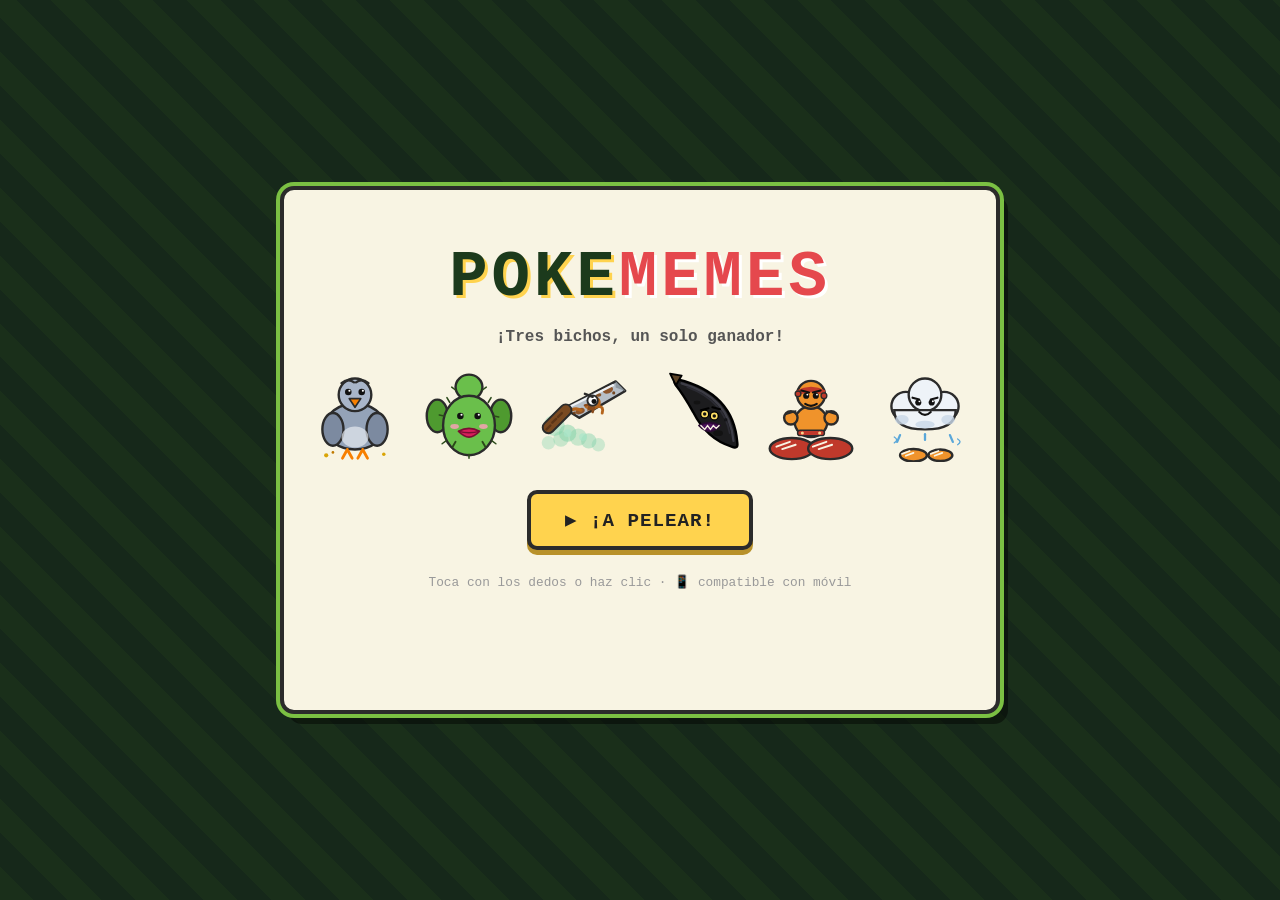
==== juego.html @ 47ac47a4 "Nuevo monstruo: Jelly Fit (tipo agua), nube cuajada con patitas" ====
<!DOCTYPE html>
<html lang="es">
<head>
  <meta charset="UTF-8">
  <meta name="viewport" content="width=device-width, initial-scale=1.0, maximum-scale=1.0, user-scalable=no">
  <title>Pokememes — ¡A pelear!</title>
  <style>
:root {
  --verde-oscuro: #1c3a1c;
  --verde: #2d5a27;
  --verde-claro: #7bc043;
  --crema: #f8f4e3;
  --gris-batalla: #dfe6d5;
  --amarillo: #ffd34e;
  --rojo: #e5484d;
  --morado: #8b5cf6;
  --azul-agua: #4a90d9;
  --borde: 4px solid #2b2b2b;
  font-size: 16px;
}

* { box-sizing: border-box; margin: 0; padding: 0; }

body, button {
  touch-action: manipulation;
  -webkit-tap-highlight-color: transparent;
}

.tocado { transform: scale(.95); filter: brightness(.85); }
.btn-ataque.tocado { transform: scale(.92); }

body {
  font-family: "Courier New", ui-monospace, monospace;
  background: repeating-linear-gradient(45deg, #1a2f1a, #1a2f1a 24px, #16281a 24px, #16281a 48px);
  min-height: 100vh;
  display: flex;
  align-items: center;
  justify-content: center;
  color: #222;
  padding: 12px;
}

#juego {
  width: min(720px, 100%);
  background: var(--crema);
  border: var(--borde);
  border-radius: 14px;
  box-shadow: 0 0 0 4px var(--verde-claro), 8px 10px 0 rgba(0,0,0,.45);
  overflow: hidden;
}

.pantalla { display: none; padding: 28px 22px; min-height: 520px; }
.pantalla.activa { display: block; animation: aparecer .35s ease; }

@keyframes aparecer { from { opacity: 0; transform: translateY(10px); } to { opacity: 1; } }

h1.logo {
  text-align: center;
  font-size: clamp(2.6rem, 9vw, 4rem);
  letter-spacing: 4px;
  color: var(--verde-oscuro);
  text-shadow: 3px 3px 0 var(--amarillo);
  margin-top: 24px;
}
h1.logo span { color: var(--rojo); text-shadow: 3px 3px 0 #fff; }

.subtitulo { text-align: center; margin: 14px 0 20px; color: #555; font-weight: bold; }

.fila-sprites { display: flex; justify-content: center; gap: 18px; margin-bottom: 28px; }
.sprite-mini { width: 96px; height: 96px; }
.sprite-mini svg { width: 100%; height: 100%; }
.sprite-mini.grande { width: 150px; height: 150px; margin: 0 auto; animation: flotar 2s ease-in-out infinite; }

.nota { text-align: center; color: #999; font-size: .8rem; margin-top: 24px; }

.btn-grande {
  display: block;
  margin: 0 auto;
  font-family: inherit;
  font-size: 1.2rem;
  font-weight: bold;
  padding: 14px 34px;
  border: var(--borde);
  border-radius: 10px;
  background: var(--amarillo);
  color: #222;
  cursor: pointer;
  box-shadow: 0 5px 0 #b8912a;
  transition: transform .08s, box-shadow .08s;
  letter-spacing: 1px;
}
.btn-grande:hover { transform: translateY(2px); box-shadow: 0 3px 0 #b8912a; }
.btn-grande:active { transform: translateY(5px); box-shadow: none; filter: brightness(.9); }
.btn-grande.secundario { background: var(--crema); box-shadow: 0 5px 0 #b9b39a; }
.btn-grande.secundario:hover { box-shadow: 0 3px 0 #b9b39a; }

#pantalla-elegir h2, #pantalla-final h2 { text-align: center; color: var(--verde-oscuro); margin-bottom: 18px; }

.tarjetas { display: flex; gap: 14px; justify-content: center; flex-wrap: wrap; }

.tarjeta {
  width: 200px;
  background: #fff;
  border: var(--borde);
  border-radius: 12px;
  padding: 14px 12px 0;
  cursor: pointer;
  text-align: center;
  transition: transform .12s, box-shadow .12s;
  box-shadow: 0 4px 0 rgba(0,0,0,.18);
}
.tarjeta:hover { transform: translateY(-6px) rotate(-1deg); box-shadow: 0 10px 0 rgba(0,0,0,.18); }
.tarjeta:active { transform: translateY(2px) scale(.97); filter: brightness(.9); }
.tarjeta .sprite-mini { margin: 0 auto; animation: flotar 2.4s ease-in-out infinite; }
.tarjeta .sprite-mini:nth-child(2) { animation-delay: .4s; }

.nombre-m { font-size: 1.05rem; font-weight: bold; color: var(--verde-oscuro); margin-top: 6px; }
.tipo-m {
  display: inline-block;
  font-size: .7rem;
  font-weight: bold;
  color: #fff;
  padding: 2px 10px;
  border-radius: 20px;
  margin: 6px 0 4px;
  border: 2px solid #222;
}
.tipo-volador { background: var(--azul-agua); }
.tipo-planta { background: var(--verde-claro); color: #1c3a1c; }
.tipo-metal { background: #9aa2ad; color: #222; }
.tipo-veneno { background: #6a2d7a; }
.tipo-lucha { background: var(--rojo); }
.tipo-agua { background: var(--azul-agua); }
.descripcion-m { font-size: .74rem; color: #666; line-height: 1.35; min-height: 52px; padding-bottom: 4px; }
.stats-m { border-top: 2px dashed #ccc; padding: 8px 0; text-align: left; }
.stats-m p { font-size: .7rem; margin: 3px 0; display: flex; justify-content: space-between; color: #444; }
.stats-m p strong { width: 34px; }
.mini-barra { flex: 1; height: 8px; background: #e6e2d2; border: 1px solid #999; border-radius: 6px; margin-left: 8px; overflow: hidden; }
.mini-barra i { display: block; height: 100%; background: var(--verde-claro); }
.eliminar-txt { font-size: .7rem; color: #999; padding: 6px 0 10px; display: none; }

.arena {
  position: relative;
  background: linear-gradient(180deg, var(--gris-batalla) 0 62%, #cdd8ba 62% 100%);
  border: var(--borde);
  border-radius: 12px;
  height: 320px;
  margin-bottom: 14px;
  overflow: hidden;
}

.lado.rival { position: absolute; top: 18px; left: 24px; width: 230px; }
.lado.jugador { position: absolute; bottom: 10px; right: 20px; width: 260px; }

.estado {
  background: #fff;
  border: 3px solid #2b2b2b;
  border-radius: 10px;
  padding: 8px 10px;
  position: relative;
  z-index: 5;
  box-shadow: 0 3px 0 rgba(0,0,0,.2);
}
.platforma { display: flex; align-items: flex-end; justify-content: flex-end; height: 178px; }
.lado.rival .platforma { justify-content: flex-end; padding-right: 10px; }
.lado.jugador .platforma { justify-content: flex-start; padding-left: 6px; }
.sombra { width: 96px; height: 14px; background: rgba(0,0,0,.18); border-radius: 50%; margin: 2px auto 0; }
.sombra-rival { margin-right: 40px; }
.sombra-jugador { margin-left: 26px; }
.estado-rival .nombre-linea, .estado-jugador .nombre-linea { display: flex; justify-content: space-between; align-items: center; }
.estado strong { font-size: .95rem; }
.nivel { font-size: .7rem; color: #777; }

.barra-hp { height: 12px; background: #e6e2d2; border: 2px solid #222; border-radius: 8px; margin-top: 6px; overflow: hidden; }
.relleno-hp { height: 100%; width: 100%; background: linear-gradient(180deg, var(--verde-claro), #4e9a2f); transition: width .5s ease; }
.relleno-hp.medio { background: linear-gradient(180deg, #ffd34e, #e0a800); }
.relleno-hp.bajo { background: linear-gradient(180deg, #f5655b, #c0392b); }

.hp-numeros { font-size: .7rem; text-align: right; color: #555; margin-top: 2px; }
.estado-extra { font-size: .7rem; min-height: 16px; }
.estado-extra .chip { display: inline-block; padding: 0 8px; border-radius: 10px; border: 1.5px solid #222; margin-right: 4px; font-weight: bold; }
.estado-extra .chip.veneno { background: #c9a0dc; }
.estado-extra .chip.ataque { background: var(--morado); color: #fff; }
.estado-extra .chip.defensa { background: #7fd1e8; }

.sprite-batalla { width: 170px; height: 170px; transition: transform .15s; }
.sprite-batalla svg { width: 100%; height: 100%; }
.jugador-sprite { transform: scaleX(-1); }

@keyframes flotar { 0%,100% { transform: translateY(0); } 50% { transform: translateY(-8px); } }
.estado-rival ~ .platforma .sprite-batalla,
.rival-sprite { animation: flotar 2.8s ease-in-out infinite; }
.jugador-sprite { animation: flotar 2.4s ease-in-out infinite; }

.golpeado { animation: sacudir .32s ease; }
.rival-sprite.golpeado { animation: sacudir .32s ease; }
.jugador-sprite.golpeado { animation: sacudirJugador .32s ease; }
@keyframes sacudir { 0%,100% { transform: translate(0); } 25% { transform: translate(-9px, 3px); } 50% { transform: translate(8px, -3px); } 75% { transform: translate(-5px, 2px); } }
@keyframes sacudirJugador { 0%,100% { transform: scaleX(-1) translate(0); } 25% { transform: scaleX(-1) translate(-9px, 3px); } 50% { transform: scaleX(-1) translate(8px, -3px); } 75% { transform: scaleX(-1) translate(-5px, 2px); } }

.desmayado { animation: caer .6s forwards ease-in; }
.jugador-sprite.desmayado { animation: caerJugador .6s forwards ease-in; }
@keyframes caer { to { transform: translateY(120px) rotate(90deg); opacity: 0; } }
@keyframes caerJugador { to { transform: scaleX(-1) translateY(120px) rotate(-90deg); opacity: 0; } }

.dano-flotante {
  position: absolute;
  font-weight: bold;
  font-size: 1.5rem;
  color: var(--rojo);
  text-shadow: 2px 2px 0 #fff;
  z-index: 9;
  animation: subirDano .9s forwards ease-out;
  pointer-events: none;
}
.dano-flotante.curacion { color: #3fa34d; }
@keyframes subirDano { from { opacity: 1; } to { transform: translateY(-46px); opacity: 0; } }

.caja-inferior { display: grid; grid-template-columns: 1.2fr 1fr; gap: 12px; }

.caja-x2, .menu-ataques {
  border: var(--borde);
  border-radius: 10px;
  background: #fff;
  min-height: 175px;
  padding: 10px;
}

.log { font-size: .82rem; line-height: 1.5; max-height: 155px; overflow-y: auto; }
.log p { margin-bottom: 4px; padding-left: 8px; border-left: 4px solid var(--verde-claro); }
.log p.destacado { border-left-color: var(--rojo); font-weight: bold; }
.log p.curacion { border-left-color: #3fa34d; }

.menu-ataques { display: grid; grid-template-columns: 1fr 1fr; gap: 8px; align-content: stretch; }
.btn-ataque {
  font-family: inherit;
  font-size: .74rem;
  font-weight: bold;
  border: 2.5px solid #2b2b2b;
  border-radius: 8px;
  padding: 8px 6px;
  cursor: pointer;
  color: #fff;
  text-shadow: 1px 1px 0 rgba(0,0,0,.4);
  box-shadow: 0 3px 0 rgba(0,0,0,.3);
  transition: transform .08s;
  line-height: 1.3;
}
.btn-ataque small { display: block; font-weight: normal; font-size: .64rem; opacity: .9; }
.btn-ataque:hover:not(:disabled) { transform: translateY(2px) scale(.98); }
.btn-ataque:active:not(:disabled) { transform: translateY(3px) scale(.94); filter: brightness(.85); }
.btn-ataque:disabled { opacity: .45; cursor: not-allowed; }

.atk-normal { background: linear-gradient(180deg, #6f8f5a, #4e6b3c); }
.atk-fuego { background: linear-gradient(180deg, #f5655b, #c0392b); }
.atk-agua { background: linear-gradient(180deg, #5aa7d9, #35709e); }
.atk-planta { background: linear-gradient(180deg, #7bc043, #4e9a2f); }
.atk-fantasma { background: linear-gradient(180deg, #9b6ff0, #6d3fc4); }
.atk-electrico { background: linear-gradient(180deg, #ffd34e, #d9a406); color: #222; text-shadow: none; }
.atk-veneno { background: linear-gradient(180deg, #9b59b6, #6c3483); }
.atk-lucha { background: linear-gradient(180deg, #f0932b, #c0392b); }
.atk-secreto { background: linear-gradient(135deg, #333 0 40%, var(--rojo) 40% 60%, #333 60% 100%); }

.bloqueado { filter: grayscale(.6) brightness(.8); }

#pantalla-final { text-align: center; padding-top: 60px; }
.frase-final { max-width: 420px; margin: 16px auto 26px; color: #555; font-size: .95rem; line-height: 1.5; }
.botones-final { display: flex; gap: 14px; justify-content: center; flex-wrap: wrap; }

@media (max-width: 640px) {
  .pantalla { padding: 18px 12px; }
  .arena { height: 430px; }
  .lado.rival { left: 10px; width: calc(100% - 24px); }
  .lado.rival .platforma { justify-content: center; padding-right: 0; }
  .lado.jugador { right: 8px; width: calc(100% - 24px); }
  .lado.jugador .platforma { justify-content: center; padding-left: 0; }
  .caja-inferior { grid-template-columns: 1fr; }

  .tarjetas { flex-direction: column; align-items: center; }
  .tarjeta { width: min(320px, 100%); }
  .btn-grande { font-size: 1.35rem; padding: 16px 30px; }
  .sprite-batalla { width: 140px; height: 140px; }
  .platforma { height: 148px; }
}

@media (hover: none) and (pointer: coarse) {
  .menu-ataques { grid-template-columns: 1fr 1fr; gap: 10px; padding: 12px; }
  .btn-ataque { font-size: .9rem; padding: 14px 8px; min-height: 62px; }
  .btn-ataque small { font-size: .74rem; }
  #pantalla-final .btn-grande { padding: 18px 26px; }
  .sprite-mini { width: 110px; height: 110px; }
  .sprite-mini.grande { width: 170px; height: 170px; }
}

</style>
  <link rel="icon" href="data:image/svg+xml,<svg xmlns='http://www.w3.org/2000/svg' viewBox='0 0 100 100'><text y='.9em' font-size='90'>⚔️</text></svg>">
</head>
<body>
  <div id="juego">

    <section id="pantalla-titulo" class="pantalla activa">
      <h1 class="logo">POKE<span>MEMES</span></h1>
      <p class="subtitulo">¡Tres bichos, un solo ganador!</p>
      <div class="fila-sprites">
        <div class="sprite-mini" data-sprite="pigeon"></div>
        <div class="sprite-mini" data-sprite="nopal"></div>
        <div class="sprite-mini" data-sprite="machete"></div>
        <div class="sprite-mini" data-sprite="banana"></div>
        <div class="sprite-mini" data-sprite="incapie"></div>
        <div class="sprite-mini" data-sprite="jellyfit"></div>
      </div>
      <button id="btn-jugar" class="btn-grande">▶ ¡A PELEAR!</button>
      <p class="nota">Toca con los dedos o haz clic · 📱 compatible con móvil</p>
    </section>

    <section id="pantalla-elegir" class="pantalla">
      <h2>¡Elige tu monstruo!</h2>
      <div id="tarjetas" class="tarjetas"></div>
    </section>

    <section id="pantalla-batalla" class="pantalla">
      <div class="arena">
        <div class="lado rival">
          <div class="estado estado-rival">
            <div class="nombre-linea">
              <strong id="rival-nombre"></strong>
              <span id="rival-nivel" class="nivel">Nv. 5</span>
            </div>
            <div class="barra-hp"><div id="rival-hp" class="relleno-hp"></div></div>
            <div class="estado-extra"><span id="rival-estados"></span></div>
          </div>
          <div class="platforma"><div id="rival-sprite" class="sprite-batalla rival-sprite"></div></div>
          <div class="sombra sombra-rival"></div>
        </div>
        <div class="lado jugador">
          <div class="estado estado-jugador">
            <div class="nombre-linea">
              <strong id="jugador-nombre"></strong>
              <span id="jugador-nivel" class="nivel">Nv. 5</span>
            </div>
            <div class="barra-hp"><div id="jugador-hp" class="relleno-hp"></div></div>
            <div class="hp-numeros" id="jugador-hp-num"></div>
            <div class="estado-extra"><span id="jugador-estados"></span></div>
          </div>
          <div class="platforma"><div id="jugador-sprite" class="sprite-batalla jugador-sprite"></div></div>
          <div class="sombra sombra-jugador"></div>
        </div>
      </div>

      <div class="caja-inferior">
        <div class="caja-x2">
          <div id="log" class="log"><p>¡Empieza la batalla!</p></div>
        </div>
        <div id="menu-ataques" class="menu-ataques"></div>
      </div>
    </section>

    <section id="pantalla-final" class="pantalla">
      <h2 id="titulo-final"></h2>
      <div class="sprite-mini grande" id="sprite-final"></div>
      <p id="frase-final" class="frase-final"></p>
      <div class="botones-final">
        <button id="btn-revancha" class="btn-grande">🔁 Revancha</button>
        <button id="btn-cambiar" class="btn-grande secundario">Cambiar monstruo</button>
      </div>
    </section>

  </div>
  <script>
"use strict";

const SPRITES = {
  pigeon: `
  <svg viewBox="0 0 100 100" xmlns="http://www.w3.org/2000/svg">
    <ellipse cx="50" cy="63" rx="31" ry="24" fill="#94a3b8" stroke="#2b2b2b" stroke-width="2.5"/>
    <ellipse cx="27" cy="66" rx="11" ry="17" fill="#7c8aa0" stroke="#2b2b2b" stroke-width="2.5"/>
    <ellipse cx="73" cy="66" rx="11" ry="17" fill="#7c8aa0" stroke="#2b2b2b" stroke-width="2.5"/>
    <ellipse cx="50" cy="74" rx="14" ry="11" fill="#e6e9ef" opacity="0.7"/>
    <circle cx="50" cy="30" r="17" fill="#a8b5c9" stroke="#2b2b2b" stroke-width="2.5"/>
    <path d="M36 18 Q43 12 49 17" fill="none" stroke="#2b2b2b" stroke-width="2.5" stroke-linecap="round"/>
    <path d="M64 18 Q57 12 51 17" fill="none" stroke="#2b2b2b" stroke-width="2.5" stroke-linecap="round"/>
    <circle cx="43" cy="27" r="3.4" fill="#111"/>
    <circle cx="57" cy="27" r="3.4" fill="#111"/>
    <circle cx="44.2" cy="25.8" r="1.1" fill="#fff"/>
    <circle cx="58.2" cy="25.8" r="1.1" fill="#fff"/>
    <path d="M44 34 L56 34 L50 43 Z" fill="#f77f00" stroke="#2b2b2b" stroke-width="1.8" stroke-linejoin="round"/>
    <path d="M42 87 l-5 9 M42 87 l5 9" stroke="#f77f00" stroke-width="3" fill="none" stroke-linecap="round"/>
    <path d="M58 87 l-5 9 M58 87 l5 9" stroke="#f77f00" stroke-width="3" fill="none" stroke-linecap="round"/>
    <circle cx="20" cy="93" r="2.2" fill="#d9a406"/>
    <circle cx="80" cy="92" r="1.8" fill="#d9a406"/>
    <circle cx="27" cy="90" r="1.4" fill="#c07a00"/>
  </svg>`,

  nopal: `
  <svg viewBox="0 0 100 100" xmlns="http://www.w3.org/2000/svg">
    <ellipse cx="17" cy="52" rx="11" ry="17" fill="#4e9a2f" stroke="#2b2b2b" stroke-width="2.5"/>
    <ellipse cx="83" cy="52" rx="11" ry="17" fill="#4e9a2f" stroke="#2b2b2b" stroke-width="2.5"/>
    <ellipse cx="50" cy="22" rx="14" ry="13" fill="#6abf4b" stroke="#2b2b2b" stroke-width="2.5"/>
    <ellipse cx="50" cy="62" rx="27" ry="31" fill="#6abf4b" stroke="#2b2b2b" stroke-width="2.5"/>
    <g stroke="#2b4a1a" stroke-width="1.6" stroke-linecap="round">
      <path d="M30 38 l-3 -5"/><path d="M70 38 l3 -5"/><path d="M26 78 l-4 3"/>
      <path d="M74 78 l4 3"/><path d="M50 92 l0 4"/><path d="M36 25 l-4 -3"/>
      <path d="M64 25 l4 -3"/><path d="M24 52 l-5 -1"/><path d="M76 52 l5 1"/>
    </g>
    <circle cx="41" cy="52" r="3.4" fill="#111"/>
    <circle cx="59" cy="52" r="3.4" fill="#111"/>
    <circle cx="42.2" cy="50.8" r="1.1" fill="#fff"/>
    <circle cx="60.2" cy="50.8" r="1.1" fill="#fff"/>
    <ellipse cx="35" cy="63" rx="4.5" ry="2.6" fill="#f7a1b5" opacity="0.85"/>
    <ellipse cx="65" cy="63" rx="4.5" ry="2.6" fill="#f7a1b5" opacity="0.85"/>
    <path d="M39 68 Q50 62 61 68 Q50 80 39 68 Z" fill="#d81e5b" stroke="#7a0f33" stroke-width="1.8" stroke-linejoin="round"/>
    <path d="M39 68 Q50 71 61 68" fill="none" stroke="#7a0f33" stroke-width="1.4"/>
    <path d="M36 79 l-3 5 M64 79 l3 5" stroke="#2b4a1a" stroke-width="2" stroke-linecap="round"/>
  </svg>`,

  machete: `
  <svg viewBox="0 0 100 100" xmlns="http://www.w3.org/2000/svg">
    <g fill="#7fd1a8">
      <circle cx="20" cy="62" r="11" opacity="0.45"/>
      <circle cx="14" cy="80" r="7" opacity="0.35"/>
      <circle cx="27" cy="76" r="8" opacity="0.4"/>
      <circle cx="34" cy="70" r="9" opacity="0.5"/>
      <circle cx="45" cy="74" r="9" opacity="0.4"/>
      <circle cx="56" cy="78" r="8" opacity="0.45"/>
      <circle cx="66" cy="82" r="7" opacity="0.35"/>
      <circle cx="20" cy="62" r="5" opacity="0.7" fill="#a8e6c9"/>
      <circle cx="34" cy="70" r="4" opacity="0.7" fill="#a8e6c9"/>
      <circle cx="50" cy="74" r="4" opacity="0.65" fill="#a8e6c9"/>
    </g>
    <path d="M30 44 L84 16 L94 26 L46 54 Z" fill="#b7bfc8" stroke="#2b2b2b" stroke-width="2.5" stroke-linejoin="round"/>
    <path d="M84 16 L94 26 L84 22.5 Z" fill="#8d979f"/>
    <g opacity="0.9">
      <path d="M54 40 q6 -6 12 -2 q4 3 -1 6 q-7 4 -12 0 q-3 -2 1 -4 Z" fill="#b5651d"/>
      <ellipse cx="76" cy="25" rx="5.5" ry="3.5" fill="#8a4b1d" transform="rotate(-20 76 25)"/>
      <ellipse cx="47" cy="47" rx="5" ry="3" fill="#8a4b1d" transform="rotate(-20 47 47)"/>
      <ellipse cx="66" cy="30" rx="3" ry="2" fill="#7c4416"/>
      <circle cx="58" cy="44" r="2" fill="#7c4416"/>
      <circle cx="82" cy="28" r="1.6" fill="#6b3a12"/>
      <circle cx="41" cy="49" r="1.6" fill="#6b3a12"/>
    </g>
    <path d="M33 44 L82 19.5" stroke="#eef2f5" stroke-width="2.4" fill="none"/>
    <path d="M52 41 l5 -1 l-1 5 l5 -1 l-1 4" fill="none" stroke="#8a4b1d" stroke-width="2.6" stroke-linecap="round"/>
    <path d="M64 33 q5 4 2 9 q6 0 4 7" fill="none" stroke="#b5651d" stroke-width="3" stroke-linecap="round"/>
    <path d="M38 46 q6 -3 11 1" fill="none" stroke="#b5651d" stroke-width="3.2"/>
    <circle cx="60" cy="36" r="5.4" fill="#fff" stroke="#2b2b2b" stroke-width="2"/>
    <circle cx="61.5" cy="37" r="2.6" fill="#111"/>
    <path d="M52 29 l8 3" stroke="#2b2b2b" stroke-width="2.6" stroke-linecap="round"/>
    <line x1="32" y1="46" x2="14" y2="64" stroke="#2b2b2b" stroke-width="14" stroke-linecap="round"/>
    <line x1="32" y1="46" x2="14" y2="64" stroke="#7a4a21" stroke-width="10" stroke-linecap="round"/>
    <line x1="18" y1="59" x2="22" y2="55" stroke="#5c3517" stroke-width="2.5" stroke-linecap="round"/>
    <line x1="24" y1="53" x2="28" y2="49" stroke="#5c3517" stroke-width="2.5" stroke-linecap="round"/>
    <line x1="12" y1="66" x2="16" y2="62" stroke="#5c3517" stroke-width="2.5" stroke-linecap="round"/>
  </svg>`,

  banana: `
  <svg viewBox="0 0 100 100" xmlns="http://www.w3.org/2000/svg">
    <path d="M30 14 Q88 28 92 80 Q93 87 86 84 Q60 76 46 48 Q36 30 28 20 Q24 15 30 14 Z" fill="#1c1c1e" stroke="#000" stroke-width="2.5" stroke-linejoin="round"/>
    <path d="M34 18 Q84 32 88 78" fill="none" stroke="#3d3d46" stroke-width="2.4" stroke-linecap="round"/>
    <path d="M40 22 Q78 36 84 70" fill="none" stroke="#2b2b33" stroke-width="1.8" stroke-linecap="round"/>
    <path d="M28 20 L22 8 L34 10 Z" fill="#5c4326" stroke="#000" stroke-width="2" stroke-linejoin="round"/>
    <g opacity="0.55">
      <ellipse cx="72" cy="70" rx="5" ry="3" fill="#0a0a0a"/>
      <ellipse cx="50" cy="38" rx="3.5" ry="2" fill="#0a0a0a"/>
      <circle cx="80" cy="56" r="1.8" fill="#050505"/>
      <circle cx="58" cy="64" r="1.6" fill="#050505"/>
    </g>
    <circle cx="58" cy="50" r="4.2" fill="#ffe066" stroke="#000" stroke-width="1.4"/>
    <circle cx="58" cy="50" r="1.8" fill="#111"/>
    <circle cx="68" cy="52" r="4.2" fill="#ffe066" stroke="#000" stroke-width="1.4"/>
    <circle cx="68" cy="52" r="1.8" fill="#111"/>
    <path d="M52 62 Q63 56 74 62 Q63 74 52 62 Z" fill="#4a1259" stroke="#2b0b33" stroke-width="1.8" stroke-linejoin="round"/>
    <path d="M54 62 L58 66 L61 62 L64 66 L67 62 L70 65 L73 62" fill="none" stroke="#f8f4e3" stroke-width="1.4" stroke-linecap="round"/>
    <path d="M54 46 L62 44" stroke="#000" stroke-width="2.2" stroke-linecap="round"/>
    <path d="M66 43 L74 45" stroke="#000" stroke-width="2.2" stroke-linecap="round"/>
  </svg>`,

  incapie: `
  <svg viewBox="0 0 100 100" xmlns="http://www.w3.org/2000/svg">
    <ellipse cx="30" cy="86" rx="23" ry="11" fill="#c0392b" stroke="#2b2b2b" stroke-width="2.5"/>
    <ellipse cx="70" cy="86" rx="23" ry="11" fill="#c0392b" stroke="#2b2b2b" stroke-width="2.5"/>
    <path d="M14 84 L28 79 M20 86.5 L34 82 M52 84 L66 79 M58 86.5 L72 82" stroke="#f8f4e3" stroke-width="2" stroke-linecap="round"/>
    <ellipse cx="50" cy="58" rx="17" ry="16" fill="#f0932b" stroke="#2b2b2b" stroke-width="2.5"/>
    <rect x="36" y="67" width="28" height="5.5" rx="2.75" fill="#c0392b" stroke="#2b2b2b" stroke-width="1.5"/>
    <circle cx="41" cy="69.7" r="1.6" fill="#f8d38a"/>
    <circle cx="59" cy="69.7" r="1.6" fill="#f8d38a"/>
    <circle cx="29" cy="54" r="7" fill="#f0932b" stroke="#2b2b2b" stroke-width="2.5"/>
    <circle cx="71" cy="54" r="7" fill="#f0932b" stroke="#2b2b2b" stroke-width="2.5"/>
    <path d="M24 50 L34 47 M66 47 L76 50" stroke="#2b2b2b" stroke-width="2" stroke-linecap="round"/>
    <circle cx="50" cy="30" r="14.5" fill="#f0932b" stroke="#2b2b2b" stroke-width="2.5"/>
    <path d="M36 28 Q50 21 64 28" fill="none" stroke="#c0392b" stroke-width="5.5"/>
    <circle cx="36.5" cy="29" r="3" fill="#c0392b" stroke="#2b2b2b" stroke-width="1.4"/>
    <circle cx="63.5" cy="31" r="3" fill="#c0392b" stroke="#2b2b2b" stroke-width="1.4"/>
    <circle cx="45" cy="31" r="3.2" fill="#111"/>
    <circle cx="55" cy="31" r="3.2" fill="#111"/>
    <circle cx="46.2" cy="29.8" r="1" fill="#fff"/>
    <circle cx="56.2" cy="29.8" r="1" fill="#fff"/>
    <path d="M40 25.5 L48 27.5 M60 25.5 L52 27.5" stroke="#111" stroke-width="2.2" stroke-linecap="round"/>
    <path d="M44 39.5 Q50 43.5 56 39.5" fill="none" stroke="#111" stroke-width="2.2" stroke-linecap="round"/>
  </svg>`,

  jellyfit: `
  <svg viewBox="0 0 100 100" xmlns="http://www.w3.org/2000/svg">
    <g fill="#eef3f8" stroke="#2b2b2b" stroke-width="2.5">
      <circle cx="30" cy="42" r="15"/>
      <circle cx="70" cy="42" r="15"/>
      <circle cx="50" cy="30" r="17"/>
      <path d="M18 46 Q18 66 50 66 Q82 66 82 46 Z"/>
    </g>
    <g fill="#c9d8e8" opacity="0.8">
      <ellipse cx="26" cy="56" rx="7" ry="5"/>
      <ellipse cx="74" cy="56" rx="7" ry="5"/>
      <ellipse cx="50" cy="61" rx="10" ry="4"/>
    </g>
    <circle cx="43" cy="38" r="3.2" fill="#111"/>
    <circle cx="57" cy="38" r="3.2" fill="#111"/>
    <circle cx="44.2" cy="36.8" r="1" fill="#fff"/>
    <circle cx="58.2" cy="36.8" r="1" fill="#fff"/>
    <path d="M37 33 L44 35 M63 33 L56 35" stroke="#111" stroke-width="2.2" stroke-linecap="round"/>
    <path d="M44 48 Q50 54 56 48" fill="none" stroke="#111" stroke-width="2.2" stroke-linecap="round"/>
    <g stroke="#5aa7d9" stroke-width="2.4" stroke-linecap="round" fill="none">
      <path d="M24 72 l-3 7"/>
      <path d="M76 72 l3 7"/>
      <path d="M50 71 l0 6"/>
    </g>
    <g stroke="#5aa7d9" stroke-width="1.4" stroke-linecap="round" fill="none">
      <path d="M18 74 q5 3 0 6"/>
      <path d="M84 76 q5 3 0 6"/>
    </g>
    <ellipse cx="38" cy="93" rx="14" ry="6.5" fill="#f0932b" stroke="#2b2b2b" stroke-width="2.5"/>
    <ellipse cx="66" cy="93" rx="12.5" ry="6" fill="#f0932b" stroke="#2b2b2b" stroke-width="2.5"/>
    <path d="M26 91.5 L34 88.5 M30 93.5 L38 90.5 M56 91.5 L64 88.5 M60 93.5 L68 90.5" stroke="#f8f4e3" stroke-width="1.8" stroke-linecap="round"/>
  </svg>`
};

const MONSTRUOS = {
  pigeon: {
    id: "pigeon",
    nombre: "Pigeon",
    tipo: "volador",
    hpMax: 115,
    ataque: 22,
    defensa: 18,
    velocidad: 8,
    claseCss: "tipo-volador",
    descripcion: "Una paloma tan gordita que deja huella en el cemento. Vive de migas de pan y de drama.",
    fraseVictoria: "Prrru-pruuu… (traducción: los débiles reposan en la chicken-fritta)",
    fraseDerrota: "Pigeon se cae redondito del atardecer… plaf.",
    ataques: [
      { nombre: "Picotazo Gordo", potencia: 24, clase: "atk-normal", tipo: "normal", texto: "embiste con todo el peso de su cuerpo redondo" },
      { nombre: "Ala Borrachona", potencia: 18, clase: "atk-agua", tipo: "normal", texto: "suelta un ala infame que huele a chicharrón" },
      { nombre: "Migas de Pan", cura: 34, clase: "atk-planta", tipo: "normal", texto: "revuelca el buche y encuentra migas misteriosas" },
      { nombre: "BOMBA DE PICHÍ", potencia: 40, clase: "atk-secreto", tipo: "volador", texto: "suelta un misil blanco densísimo del buche", especial: true }
    ]
  },
  nopal: {
    id: "nopal",
    nombre: "Nopal",
    tipo: "planta",
    hpMax: 105,
    ataque: 18,
    defensa: 22,
    velocidad: 10,
    claseCss: "tipo-planta",
    descripcion: "Un nopal que se maquilla con lápiz labial. Vegano, pívete y no le tiembla el pulso.",
    fraseVictoria: "Besitos 💋 (traducción: savia riches, savia riches)",
    fraseDerrota: "Alguien peló a Nopal… y lo convirtió en jugo verde 🥤",
    ataques: [
      { nombre: "Lluvia de Púas", potencia: 20, clase: "atk-planta", tipo: "planta", texto: "suelta una andanada de púas voladoras" },
      { nombre: "Nopalazo", potencia: 25, clase: "atk-normal", tipo: "normal", texto: "suelta un chicote con la penca entera" },
      { nombre: "Pedicure Secreto", cura: 36, clase: "atk-agua", tipo: "normal", texto: "se riega con agua Bendita de Oxapampa y se recupera" },
      { nombre: "Lápiz Labial ETERNO", potencia: 22, drena: 22, clase: "atk-secreto", tipo: "planta", texto: "suelta un beso eterno labial que drena tu espíritu", especial: true }
    ]
  },
  machete: {
    id: "machete",
    nombre: "Machete Oxidado",
    tipo: "metal",
    hpMax: 90,
    ataque: 30,
    defensa: 12,
    velocidad: 18,
    claseCss: "tipo-metal",
    descripcion: "Un machete herrumbroso con brazos de aura gaseosa. Baja del techo a las 3 AM sin permiso.",
    fraseVictoria: "SHIIIING… (traducción: la herrumbre vence)",
    fraseDerrota: "Un mago lo sacó de su asueto y lo obligó a descansar 🫠",
    ataques: [
      { nombre: "Tajo Oxidado", potencia: 30, clase: "atk-normal", tipo: "normal", veneno: true, texto: "suelta un tajo oxidado que podría causar tétanos" },
      { nombre: "Puño de Aura", potencia: 22, clase: "atk-fantasma", tipo: "normal", texto: "su brazo de gas entra por la puerta y saluda a la cara" },
      { nombre: "Puliendos", cura: 26, clase: "atk-electrico", tipo: "normal", texto: "se limpia con Critical Lime y recupera filo vital" },
      { nombre: "PERCUTIR TODO", potencia: 46, clase: "atk-secreto", tipo: "metal", texto: "su aura inhala alv y suelta un tajo apocalíptico", especial: true }
    ]
  },
  banana: {
    id: "banana",
    nombre: "Banana Negra",
    tipo: "veneno",
    hpMax: 100,
    ataque: 20,
    defensa: 15,
    velocidad: 15,
    claseCss: "tipo-veneno",
    descripcion: "Una banana tan negra que la oscuridad le saca fotos. Nadie sabe dónde está el tallo ni la punta.",
    fraseVictoria: "La banana negra siempre llega… de madrugada 🌑",
    fraseDerrota: "La pelaron al mediodía… no sobrevivió a la luz 🍌",
    ataques: [
      { nombre: "Latigazo Blandito", potencia: 20, clase: "atk-normal", tipo: "normal", texto: "suelta un chicote suave de banana muy madura" },
      { nombre: "Mancha Infame", potencia: 22, clase: "atk-veneno", tipo: "veneno", veneno: true, texto: "muerde con una mancha negra y posibles daños colaterales" },
      { nombre: "Aguacate Prestado", cura: 30, clase: "atk-planta", tipo: "normal", texto: "roba un aguacate ajeno y recupera vitalidad" },
      { nombre: "NOCHE DE BANANA", potencia: 42, clase: "atk-secreto", tipo: "veneno", texto: "apaga las luces y golpea desde la oscuridad", especial: true }
    ]
  },
  incapie: {
    id: "incapie",
    nombre: "Incapie",
    tipo: "lucha",
    hpMax: 95,
    ataque: 26,
    defensa: 13,
    velocidad: 22,
    claseCss: "tipo-lucha",
    descripcion: "Cuerpo chiquito, pies GIGANTES. Calcula la vida en pasos y no le temblas: ni a él.",
    fraseVictoria: "¡Le metí la 42 del 45! (traducción: el futsol es una ciencia)",
    fraseDerrota: "Se le cargaron los cordones… y se atoró",
    ataques: [
      { nombre: "Patadón de Gigante", potencia: 26, clase: "atk-normal", tipo: "normal", texto: "eleva su pie del 45 y lo suelta con todo y moral" },
      { nombre: "Pisotón Aplasta-Óxido", potencia: 24, clase: "atk-lucha", tipo: "lucha", texto: "aplasta con su pieón cualquier resto de herrumbre" },
      { nombre: "Tenis Nuevos", cura: 28, clase: "atk-agua", tipo: "normal", texto: "se compra tenis relucientes y recupera la moral" },
      { nombre: "PATADA DE 40 METROS", potencia: 44, clase: "atk-secreto", tipo: "lucha", texto: "se amarra los cordones y suelta una patada que entra por la ventana", especial: true }
    ]
  },
  jellyfit: {
    id: "jellyfit",
    nombre: "Jelly Fit",
    tipo: "agua",
    hpMax: 110,
    ataque: 16,
    defensa: 20,
    velocidad: 12,
    claseCss: "tipo-agua",
    descripcion: "Una nube cuajada con dos patitas. Nadie ha visto el cuerpo: solo pies que salen de la niebla. Deporte acuático oficial.",
    fraseVictoria: "Chhh… (traducción: la nube siempre gana la regadera)",
    fraseDerrota: "Se evaporó de la vergüenza… volvió en forma de lluvia 🌧️",
    ataques: [
      { nombre: "Gotines Cuajados", potencia: 21, clase: "atk-agua", tipo: "agua", texto: "suelta chorritos espesos de nube gelatina" },
      { nombre: "Bofetón Húmedo", potencia: 23, clase: "atk-normal", tipo: "normal", texto: "suelta una cachetada húmeda que retumba" },
      { nombre: "Recarga de Nube", cura: 32, clase: "atk-planta", tipo: "normal", texto: "se recarga en la lluvia suspirando y vuelve a la carga" },
      { nombre: "TSUNAMI DE JELLY", potencia: 45, clase: "atk-secreto", tipo: "agua", texto: "infla su nube hasta reventar y bota una ola gelatinosa", especial: true }
    ]
  }
};

const EFECTIVIDAD = {
  volador: { fuerte: "planta", debil: "metal" },
  planta: { fuerte: "metal", debil: "volador" },
  metal: { fuerte: "volador", debil: "planta" },
  veneno: { fuerte: "planta", debil: "metal" },
  lucha: { fuerte: "metal", debil: "volador" },
  agua: { fuerte: "metal", debil: "planta" }
};

const inicioEfectivoMensaje = {
  volador: "¡Las plumas arrancan la penca! ¡Es superficaz!",
  planta: "¡La savia corroe el óxido! ¡Es superficaz!",
  metal: "¡Cortan las alas como si nada! ¡Es superficaz!",
  veneno: "¡La mancha negra infesta al verde! ¡Es superficaz!",
  lucha: "¡El pie del 45 reventó el óxido! ¡Es superficaz!",
  agua: "¡El chorrito oxidó el metal! ¡Es superficaz!"
};
const pocoEfectivoMensaje = "¡No fue muy eficaz… estuvo chafa!";

const $ = (sel) => document.querySelector(sel);
const sleep = (ms) => new Promise((res) => setTimeout(res, ms));

function vibrar(patron) {
  if (typeof navigator !== "undefined" && typeof navigator.vibrate === "function") {
    try { navigator.vibrate(patron); } catch (e) {}
  }
}

function activarTactil() {
  const sel = ".tarjeta, .btn-ataque, .btn-grande";
  document.addEventListener("touchstart", (e) => {
    const t = e.target.closest(sel);
    if (t) t.classList.add("tocado");
    vibrar(12);
  }, { passive: true });
  ["touchend", "touchcancel"].forEach((ev) => {
    document.addEventListener(ev, (e) => {
      const t = e.target.closest ? e.target.closest(sel) : null;
      if (t) t.classList.remove("tocado");
    }, { passive: true });
  });
}

const estado = {
  jugador: null,
  rival: null,
  turnoBloqueado: false,
  terminator: false
};

function instancia(id, nivel = 5) {
  const base = MONSTRUOS[id];
  return {
    id,
    nombre: base.nombre,
    tipo: base.tipo,
    claseCss: base.claseCss,
    nivel,
    hpMax: base.hpMax,
    hp: base.hpMax,
    ataque: base.ataque,
    defensa: base.defensa,
    ataqueMod: 1,
    defensaMod: 1,
    venenoTurnos: 0,
    cooldownEspecial: 0,
    ataques: base.ataques.map((a) => ({ ...a, usosEspecial: a.especial ? 1 : Infinity })),
    fraseVictoria: base.fraseVictoria,
    fraseDerrota: base.fraseDerrota
  };
}

function enemigoPosible(miId) {
  const ids = Object.keys(MONSTRUOS).filter((id) => id !== miId);
  return ids[Math.floor(Math.random() * ids.length)];
}

function insertarSprite(el, id) {
  el.innerHTML = SPRITES[id];
  el.dataset.id = id;
}

function mostrarPantalla(nombre) {
  document.querySelectorAll(".pantalla").forEach((p) => p.classList.remove("activa"));
  $("#pantalla-" + nombre).classList.add("activa");
}

function log(texto, clase = "") {
  const caja = $("#log");
  const p = document.createElement("p");
  if (clase) p.className = clase;
  p.textContent = texto;
  caja.appendChild(p);
  caja.scrollTop = caja.scrollHeight;
}

function limpiarLog() {
  $("#log").innerHTML = "";
}

function barraHp(el, hp, hpMax) {
  const pct = Math.max(0, (hp / hpMax) * 100);
  el.style.width = pct + "%";
  el.classList.toggle("medio", pct <= 50 && pct > 20);
  el.classList.toggle("bajo", pct <= 20);
}

function actualizarUI() {
  const j = estado.jugador, r = estado.rival;
  $("#jugador-nombre").textContent = j.nombre;
  $("#rival-nombre").textContent = r.nombre;
  $("#jugador-nivel").textContent = "Nv. " + j.nivel;
  $("#rival-nivel").textContent = "Nv. " + r.nivel;
  barraHp($("#jugador-hp"), j.hp, j.hpMax);
  barraHp($("#rival-hp"), r.hp, r.hpMax);
  $("#jugador-hp-num").textContent = `${Math.max(0, j.hp)} / ${j.hpMax} PS`;
  $("#jugador-estados").innerHTML = chipsEstado(j);
  $("#rival-estados").innerHTML = chipsEstado(r);
}

function chipsEstado(m) {
  let chips = "";
  if (m.venenoTurnos > 0) chips += '<span class="chip veneno">☠ Envenenado</span>';
  if (m.ataqueMod < 1) chips += '<span class="chip ataque">💀 Ataque ↓</span>';
  if (m.defensaMod > 1) chips += '<span class="chip defensa">🛡 Defensa ↑</span>';
  return chips;
}

function danoFlotante(ladoJugador, texto, curacion = false) {
  const arena = $(".arena");
  const el = document.createElement("span");
  el.className = "dano-flotante" + (curacion ? " curacion" : "");
  el.textContent = texto;
  el.style.left = (ladoJugador ? 55 : 22) + Math.random() * 12 + "%";
  el.style.top = (ladoJugador ? 48 : 26) + Math.random() * 8 + "%";
  arena.appendChild(el);
  setTimeout(() => el.remove(), 950);
}

function sacudir(m, ladoJugador) {
  const sprite = ladoJugador ? $("#jugador-sprite") : $("#rival-sprite");
  sprite.classList.add("golpeado");
  vibrar(45);
  setTimeout(() => sprite.classList.remove("golpeado"), 320);
}

function desmayar(m, ladoJugador) {
  const sprite = ladoJugador ? $("#jugador-sprite") : $("#rival-sprite");
  sprite.classList.add("desmayado");
  vibrar([120, 80, 200]);
}

function pintarMenu() {
  const menu = $("#menu-ataques");
  menu.innerHTML = "";
  estado.jugador.ataques.forEach((atk, i) => {
    const btn = document.createElement("button");
    btn.className = "btn-ataque " + (atk.clase && atk.clase.startsWith("atk-") && atk.clase !== "atk-secreto" ? atk.clase : atk.especial ? "atk-secreto" : atk.clase);
    const etiquetaTipo = atk.especial ? "⭐ ESPECIAL" : (atk.tipo.charAt(0).toUpperCase() + atk.tipo.slice(1));
    const lineaCda = atk.especial && estado.jugador.cooldownEspecial > 0 ? ` ⏳ ${estado.jugador.cooldownEspecial}` : "";
    btn.innerHTML = `${atk.nombre}<small>${etiquetaTipo}${atk.potencia ? " · Pto " + atk.potencia : " · Curación"}${lineaCda}</small>`;
    btn.disabled = estado.turnoBloqueado || (atk.especial && estado.jugador.cooldownEspecial > 0);
    btn.addEventListener("click", () => turnoJugador(i));
    menu.appendChild(btn);
  });
}

function calcularDano(atk, lanzador, receptor) {
  if (!atk.potencia) return { dano: 0, danoText: "", critico: false, eficacia: 1, tipoDano: "" };
  let eficacia = 1;
  const tipoAtaque = atk.tipo;
  if (EFECTIVIDAD[tipoAtaque]) {
    if (EFECTIVIDAD[tipoAtaque].fuerte === receptor.tipo) eficacia = 2;
    else if (EFECTIVIDAD[tipoAtaque].debil === receptor.tipo) eficacia = 0.5;
  }
  const critico = Math.random() < 0.12 ? 1.5 : 1;
  const azar = 0.85 + Math.random() * 0.25;
  const base = (atk.potencia * (lanzador.ataque * lanzador.ataqueMod)) / (receptor.defensa * receptor.defensaMod);
  const dano = Math.max(1, Math.round(base * eficacia * critico * azar * 0.75));
  return { dano, critico: critico > 1, eficacia };
}

async function aplicarAtaque(lanzador, receptor, atk, lanzadorEsJugador) {
  log(`${lanzador.nombre} usa ${atk.nombre.toUpperCase()} y ${atk.texto}.`);
  if (atk.especial) vibrar([60, 50, 140]);
  await sleep(650);

  if (atk.cura) {
    const cura = atk.cura;
    lanzador.hp = Math.min(lanzador.hpMax, lanzador.hp + cura);
    danoFlotante(lanzadorEsJugador, "+" + cura, true);
    actualizarUI();
    log(`${lanzador.nombre} recupera ${cura} PS. ¡Qué vida más sana!`, "curacion");
    sacudir(lanzador, lanzadorEsJugador);
    await sleep(650);
  }

  if (atk.potencia) {
    const { dano, critico, eficacia } = calcularDano(atk, lanzador, receptor);
    if (Math.random() < 0.08) {
      log(`…pero falló. Puro nabo, cero estilo.`);
      await sleep(650);
    } else {
      receptor.hp = Math.max(0, receptor.hp - dano);
      danoFlotante(!lanzadorEsJugador, "-" + dano);
      sacudir(receptor, !lanzadorEsJugador);
      actualizarUI();
      if (critico) log("¡GOLPE CRÍTICO! ¡Sonó como cataclismo de feria!");
      if (eficacia > 1) log(inicioEfectivoMensaje[atk.tipo] || "¡Es superficaz!", "destacado");
      if (eficacia < 1) log(pocoEfectivoMensaje);
      if (atk.veneno && receptor.venenoTurnos === 0 && Math.random() < 0.4) {
        receptor.venenoTurnos = 3;
        vibrar([80, 70, 80]);
        log(`¡${receptor.nombre} se infecta con la herrumbre! ¡Está VENENADO!`, "destacado");
      }
      if (eficacia === 1 && !critico) log(`Le bajó ${dano} PS a ${receptor.nombre}.`);
      await sleep(650);

      if (atk.drena && dano > 0) {
        const drenado = Math.min(dano, atk.drena);
        lanzador.hp = Math.min(lanzador.hpMax, lanzador.hp + drenado);
        danoFlotante(lanzadorEsJugador, "+" + drenado, true);
        actualizarUI();
        log(`${lanzador.nombre} absorbe ${drenado} PS con labial fresco. 💋 Qué presentado.`, "curacion");
        await sleep(600);
      }
    }
  }
}

function elegirMovimientoCpu(cpu) {
  const disponibles = cpu.ataques.map((a, i) => ({ a, i })).filter((x) => !x.a.especial || cpu.cooldownEspecial === 0);
  if (cpu.hp < cpu.hpMax * 0.25) {
    const cura = disponibles.find((x) => x.a.cura);
    if (cura) return cura.i;
  }
  const especial = disponibles.find((x) => x.a.especial);
  if (especial && Math.random() < 0.7) return especial.i;
  const normales = disponibles.filter((x) => !x.a.especial);
  return normales[Math.floor(Math.random() * normales.length)].i;
}

function pasarTurnoEstados(ladoJugador) {
  const m = ladoJugador ? estado.jugador : estado.rival;
  if (m.venenoTurnos > 0) {
    const dano = Math.max(3, Math.round(m.hpMax * 0.07));
    m.hp = Math.max(0, m.hp - dano);
    m.venenoTurnos--;
    danoFlotante(ladoJugador, "-" + dano);
    actualizarUI();
    log(`${m.nombre} sufre por el tétanos/hierro… pierde ${dano} PS.`, "destacado");
  }
  if (m.cooldownEspecial > 0) m.cooldownEspecial--;
}

function deshabilitar(x) {
  estado.turnoBloqueado = x;
  pintarMenu();
}

async function turnoJugador(indice) {
  if (estado.turnoBloqueado || !estado.jugador || !estado.rival) return;
  deshabilitar(true);
  await ejecutarRonda(indice);
  deshabilitar(false);
}

async function ejecutarRonda(indiceJugador) {
  const j = estado.jugador, r = estado.rival;
  const atkJ = j.ataques[indiceJugador];

  if (atkJ.especial) j.cooldownEspecial = 3;
  await aplicarAtaque(j, r, atkJ, true);

  if (r.hp <= 0) {
    desmayar(r, false);
    log(`¡${r.nombre} se queda K.O.!`);
    await sleep(900);
    return finalizar(true);
  }

  await sleep(350);
  const idxCpu = elegirMovimientoCpu(r);
  const atkC = r.ataques[idxCpu];
  if (atkC.especial) r.cooldownEspecial = 3;
  await aplicarAtaque(r, j, atkC, false);

  if (j.hp <= 0) {
    desmayar(j, true);
    log(`¡${j.nombre} se queda K.O.!`);
    await sleep(900);
    return finalizar(false);
  }

  await pasarTurnoEstados(true);
  if (j.hp <= 0) {
    desmayar(j, true);
    log(`¡${j.nombre} se rinde ante el veneno!`);
    await sleep(900);
    return finalizar(false);
  }
  await pasarTurnoEstados(false);
  if (r.hp <= 0) {
    desmayar(r, false);
    log(`¡${r.nombre} se rinde ante el veneno!`);
    await sleep(900);
    return finalizar(true);
  }

  pintarMenu();
}

function finalizar(ganoJugador) {
  const ganador = ganoJugador ? estado.jugador : estado.rival;
  const perdedor = ganoJugador ? estado.rival : estado.jugador;
  $("#titulo-final").textContent = ganoJugador ? "🏆 ¡GANASTE!" : "💀 PERDISTE";
  $("#titulo-final").style.color = ganoJugador ? "var(--verde-oscuro)" : "var(--rojo)";
  insertarSprite($("#sprite-final"), ganador.id);
  $("#frase-final").textContent = ganoJugador
    ? `${ganador.nombre} dice: "${ganador.fraseVictoria}"`
    : `${perdedor.nombre} dice: "${perdedor.fraseDerrota}"`;
  vibrar(ganoJugador ? [60, 50, 60, 50, 180] : [200, 100, 300]);
  mostrarPantalla("final");
}

function iniciarBatalla(idJugador) {
  estado.jugador = instancia(idJugador);
  estado.rival = instancia(enemigoPosible(idJugador));
  insertarSprite($("#jugador-sprite"), estado.jugador.id);
  insertarSprite($("#rival-sprite"), estado.rival.id);
  limpiarLog();
  actualizarUI();
  estado.turnoBloqueado = false;
  mostrarPantalla("batalla");
  log(`¡${estado.jugador.nombre} vs ${estado.rival.nombre}! ¡Que goleada empiece!`);
  log("Selecciona un ataque en la caja de la derecha ➡");
  pintarMenu();
}

function pintarSelección() {
  const cont = $("#tarjetas");
  cont.innerHTML = "";
  Object.values(MONSTRUOS).forEach((m) => {
    const card = document.createElement("div");
    card.className = "tarjeta";
    card.innerHTML = `
      <div class="sprite-mini" data-sprite="${m.id}"></div>
      <div class="nombre-m">${m.nombre}</div>
      <span class="tipo-m ${m.claseCss}">${m.tipo.toUpperCase()}</span>
      <p class="descripcion-m">${m.descripcion}</p>
      <div class="stats-m">
        <p><strong>HP</strong> ${m.hpMax}</p>
        <p><strong>ATK</strong> ${m.ataque}</p>
        <p><strong>DEF</strong> ${m.defensa}</p>
        <p><strong>VEL</strong> ${m.velocidad}</p>
      </div>`;
    card.addEventListener("click", () => iniciarBatalla(m.id));
    cont.appendChild(card);
  });
  cont.querySelectorAll("[data-sprite]").forEach((el) => insertarSprite(el, el.dataset.sprite));
}

function pintarSelecciónMini() {
  document.querySelectorAll("[data-sprite]").forEach((el) => insertarSprite(el, el.dataset.sprite));
}

$("#btn-jugar").addEventListener("click", () => {
  pintarSelección();
  mostrarPantalla("elegir");
});
$("#btn-revancha").addEventListener("click", () => iniciarBatalla(estado.jugador.id));
$("#btn-cambiar").addEventListener("click", () => {
  pintarSelección();
  mostrarPantalla("elegir");
});

document.addEventListener("DOMContentLoaded", pintarSelecciónMini);
pintarSelecciónMini();
activarTactil();

</script>
</body>
</html>
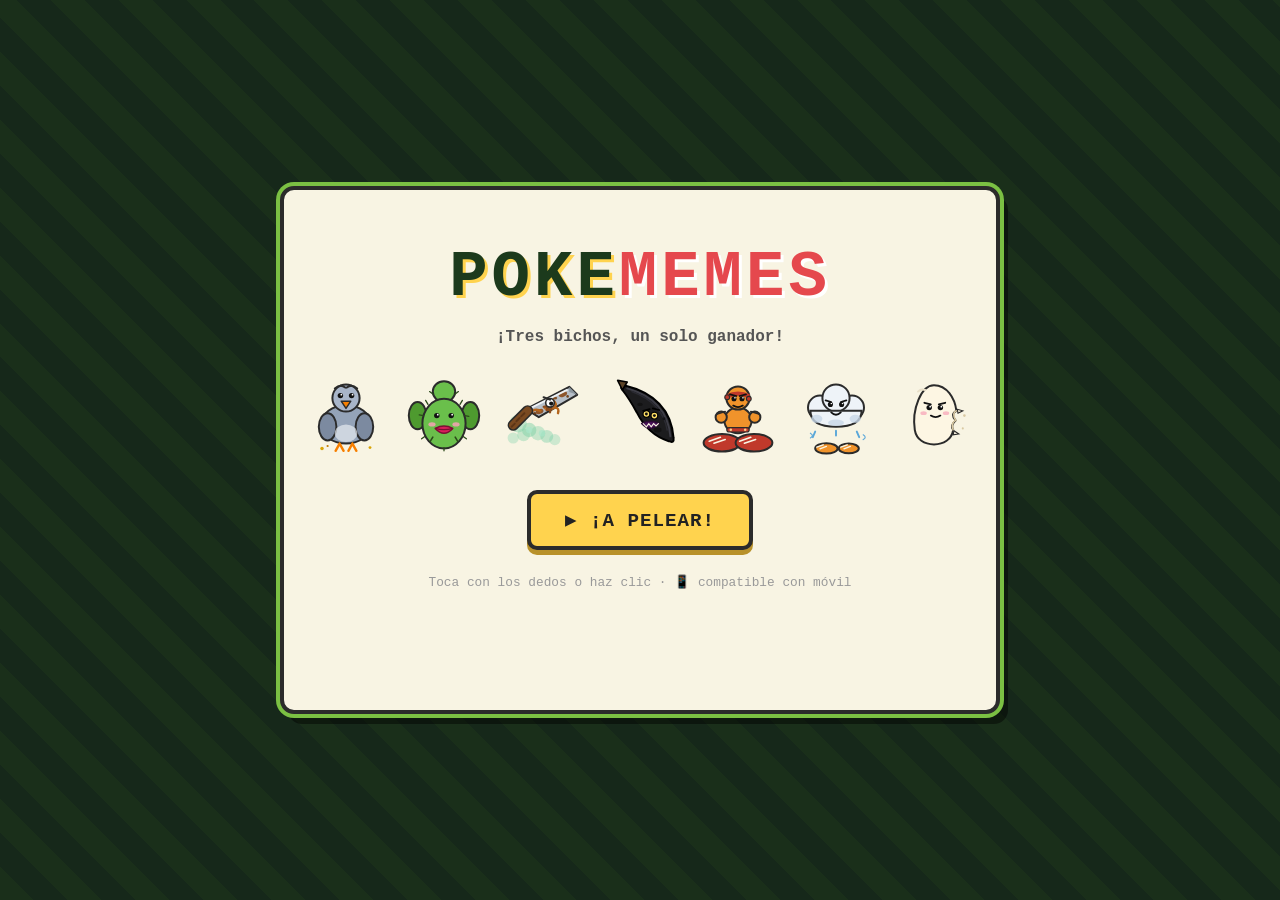
==== commit 4a174181: "Nuevo monstruo: Masca Huevos (tipo normal), huevo con mordidas y mascada regeneradora" ====
--- a/juego.html
+++ b/juego.html
@@ -131,6 +131,7 @@
 .tipo-veneno { background: #6a2d7a; }
 .tipo-lucha { background: var(--rojo); }
 .tipo-agua { background: var(--azul-agua); }
+.tipo-normal { background: #8a8f98; }
 .descripcion-m { font-size: .74rem; color: #666; line-height: 1.35; min-height: 52px; padding-bottom: 4px; }
 .stats-m { border-top: 2px dashed #ccc; padding: 8px 0; text-align: left; }
 .stats-m p { font-size: .7rem; margin: 3px 0; display: flex; justify-content: space-between; color: #444; }
@@ -308,6 +309,7 @@
         <div class="sprite-mini" data-sprite="banana"></div>
         <div class="sprite-mini" data-sprite="incapie"></div>
         <div class="sprite-mini" data-sprite="jellyfit"></div>
+        <div class="sprite-mini" data-sprite="mascuevos"></div>
       </div>
       <button id="btn-jugar" class="btn-grande">▶ ¡A PELEAR!</button>
       <p class="nota">Toca con los dedos o haz clic · 📱 compatible con móvil</p>
@@ -529,6 +531,26 @@
     <ellipse cx="38" cy="93" rx="14" ry="6.5" fill="#f0932b" stroke="#2b2b2b" stroke-width="2.5"/>
     <ellipse cx="66" cy="93" rx="12.5" ry="6" fill="#f0932b" stroke="#2b2b2b" stroke-width="2.5"/>
     <path d="M26 91.5 L34 88.5 M30 93.5 L38 90.5 M56 91.5 L64 88.5 M60 93.5 L68 90.5" stroke="#f8f4e3" stroke-width="1.8" stroke-linecap="round"/>
+  </svg>`,
+
+  mascuevos: `
+  <svg viewBox="0 0 100 100" xmlns="http://www.w3.org/2000/svg">
+    <path d="M50 14 C66 14 76 30 78 46 Q70 50 77 58 Q70 64 74 70 C72 82 62 88 50 88 C38 88 28 82 26 70 C22 44 34 14 50 14 Z" fill="#fdf6e3" stroke="#2b2b2b" stroke-width="2.5" stroke-linejoin="round"/>
+    <path d="M77 58 Q71 61 74 70" fill="none" stroke="#d9c9a3" stroke-width="2" stroke-linecap="round"/>
+    <path d="M78 46 Q72 48 77 58" fill="none" stroke="#d9c9a3" stroke-width="2" stroke-linecap="round"/>
+    <path d="M79 44 l7 2 l-6 3 Z" fill="#fdf6e3" stroke="#2b2b2b" stroke-width="1.4"/>
+    <path d="M75 71 l6 4 l-7 1 Z" fill="#fdf6e3" stroke="#2b2b2b" stroke-width="1.4"/>
+    <circle cx="88" cy="52" r="1.6" fill="#d9c9a3"/>
+    <circle cx="86" cy="68" r="1.3" fill="#d9c9a3"/>
+    <circle cx="44" cy="42" r="3.4" fill="#111"/>
+    <circle cx="58" cy="42" r="3.4" fill="#111"/>
+    <circle cx="45.2" cy="40.8" r="1.1" fill="#fff"/>
+    <circle cx="59.2" cy="40.8" r="1.1" fill="#fff"/>
+    <path d="M38 36 L46 38 M64 36 L56 38" stroke="#111" stroke-width="2.3" stroke-linecap="round"/>
+    <path d="M46 52 Q52 56 58 52" fill="none" stroke="#111" stroke-width="2.2" stroke-linecap="round"/>
+    <ellipse cx="37" cy="49" rx="4" ry="2.4" fill="#f7a1b5" opacity="0.7"/>
+    <ellipse cx="65" cy="49" rx="4" ry="2.4" fill="#f7a1b5" opacity="0.7"/>
+    <path d="M30 22 q4 -4 9 -2" fill="none" stroke="#e8dfc8" stroke-width="2.4" stroke-linecap="round"/>
   </svg>`
 };
 
@@ -646,6 +668,25 @@
       { nombre: "Recarga de Nube", cura: 32, clase: "atk-planta", tipo: "normal", texto: "se recarga en la lluvia suspirando y vuelve a la carga" },
       { nombre: "TSUNAMI DE JELLY", potencia: 45, clase: "atk-secreto", tipo: "agua", texto: "infla su nube hasta reventar y bota una ola gelatinosa", especial: true }
     ]
+  },
+  mascuevos: {
+    id: "mascuevos",
+    nombre: "Masca Huevos",
+    tipo: "normal",
+    hpMax: 100,
+    ataque: 18,
+    defensa: 18,
+    velocidad: 14,
+    claseCss: "tipo-normal",
+    descripcion: "Un huevo ovalado con marcas de mordida. No se sabe si escapa de las bocas o las visita voluntariamente.",
+    fraseVictoria: "Chuc-chuc… (traducción: los dientes ajenos son mi spa)",
+    fraseDerrota: "Lo mascaron de verdad esta vez… terminó en pan con huevo 🍞",
+    ataques: [
+      { nombre: "Mordisco Tímido", potencia: 20, clase: "atk-normal", tipo: "normal", texto: "suelta un mordisquito que ni él se cree" },
+      { nombre: "Cascarazo", potencia: 24, clase: "atk-normal", tipo: "normal", texto: "suelta un cabezazo de cáscara dura" },
+      { nombre: "Yema Ardiente", potencia: 22, clase: "atk-fuego", tipo: "normal", texto: "eyecta yema hirviendo a presión" },
+      { nombre: "MASCADA REGENERADORA", cura: 46, clase: "atk-secreto", tipo: "normal", texto: "se mete en la boca rival, se hace mascar contea y sale diputado y renovado", especial: true }
+    ]
   }
 };
 
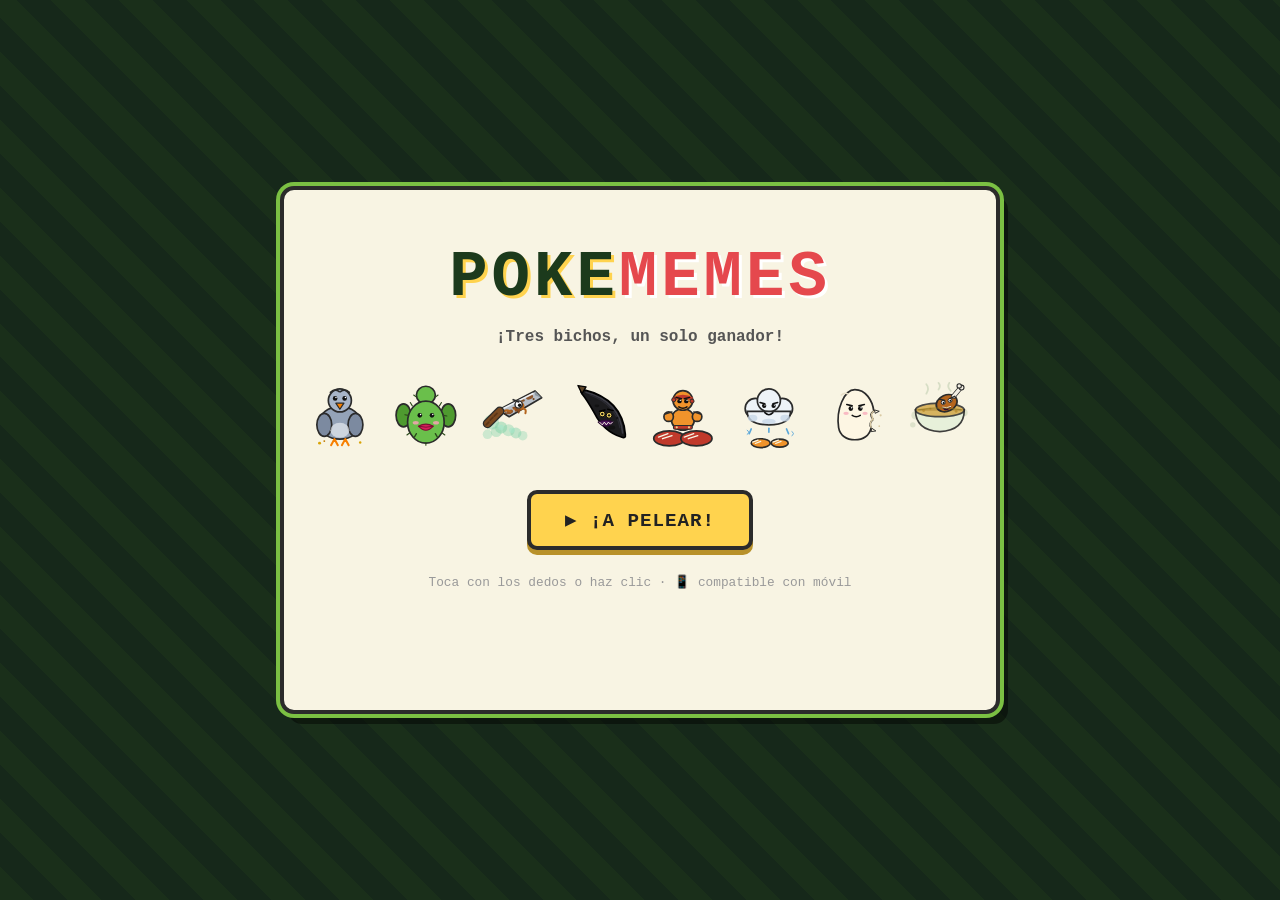
==== commit 6b800399: "Nuevo monstruo: Fantacaldo (tipo fantasma), caldo de pollo vivo con la cara en la pata" ====
--- a/juego.html
+++ b/juego.html
@@ -132,6 +132,7 @@
 .tipo-lucha { background: var(--rojo); }
 .tipo-agua { background: var(--azul-agua); }
 .tipo-normal { background: #8a8f98; }
+.tipo-fantasma { background: #6d3fc4; }
 .descripcion-m { font-size: .74rem; color: #666; line-height: 1.35; min-height: 52px; padding-bottom: 4px; }
 .stats-m { border-top: 2px dashed #ccc; padding: 8px 0; text-align: left; }
 .stats-m p { font-size: .7rem; margin: 3px 0; display: flex; justify-content: space-between; color: #444; }
@@ -310,6 +311,7 @@
         <div class="sprite-mini" data-sprite="incapie"></div>
         <div class="sprite-mini" data-sprite="jellyfit"></div>
         <div class="sprite-mini" data-sprite="mascuevos"></div>
+        <div class="sprite-mini" data-sprite="fantacaldo"></div>
       </div>
       <button id="btn-jugar" class="btn-grande">▶ ¡A PELEAR!</button>
       <p class="nota">Toca con los dedos o haz clic · 📱 compatible con móvil</p>
@@ -551,6 +553,41 @@
     <ellipse cx="37" cy="49" rx="4" ry="2.4" fill="#f7a1b5" opacity="0.7"/>
     <ellipse cx="65" cy="49" rx="4" ry="2.4" fill="#f7a1b5" opacity="0.7"/>
     <path d="M30 22 q4 -4 9 -2" fill="none" stroke="#e8dfc8" stroke-width="2.4" stroke-linecap="round"/>
+  </svg>`,
+
+  fantacaldo: `
+  <svg viewBox="0 0 100 100" xmlns="http://www.w3.org/2000/svg">
+    <g opacity="0.5" fill="none" stroke="#b8c9a8" stroke-width="2.6" stroke-linecap="round">
+      <path d="M30 20 q5 -8 0 -14"/>
+      <path d="M66 16 q-6 -6 -2 -12"/>
+      <path d="M48 14 q4 -6 0 -10"/>
+    </g>
+    <g opacity="0.4" fill="#b8c9a8">
+      <circle cx="14" cy="52" r="6"/>
+      <circle cx="86" cy="48" r="5"/>
+      <circle cx="10" cy="66" r="4"/>
+    </g>
+    <path d="M14 44 Q14 74 50 76 Q86 74 86 44 Z" fill="#e6f0da" stroke="#2b2b2b" stroke-width="2.5" opacity="0.9"/>
+    <ellipse cx="50" cy="44" rx="36" ry="10" fill="#d4a94a" stroke="#2b2b2b" stroke-width="2.5" opacity="0.85"/>
+    <g fill="#b98d2f" opacity="0.8">
+      <circle cx="26" cy="45" r="2.2"/>
+      <circle cx="74" cy="46" r="2"/>
+      <circle cx="36" cy="42.5" r="1.6"/>
+      <circle cx="68" cy="42" r="1.6"/>
+    </g>
+    <ellipse cx="60" cy="34" rx="16" ry="12" fill="#b5651d" stroke="#2b2b2b" stroke-width="2.5" transform="rotate(-24 60 34)"/>
+    <line x1="70" y1="24" x2="80" y2="12" stroke="#2b2b2b" stroke-width="7" stroke-linecap="round"/>
+    <line x1="70" y1="24" x2="80" y2="12" stroke="#f3efe4" stroke-width="5" stroke-linecap="round"/>
+    <circle cx="82" cy="11" r="3.6" fill="#f3efe4" stroke="#2b2b2b" stroke-width="1.6"/>
+    <circle cx="78.5" cy="8.5" r="3.2" fill="#f3efe4" stroke="#2b2b2b" stroke-width="1.6"/>
+    <circle cx="55" cy="33" r="3" fill="#fff" stroke="#2b2b2b" stroke-width="1.4"/>
+    <circle cx="55.6" cy="33.6" r="1.5" fill="#111"/>
+    <circle cx="65" cy="30" r="3" fill="#fff" stroke="#2b2b2b" stroke-width="1.4"/>
+    <circle cx="65.6" cy="30.6" r="1.5" fill="#111"/>
+    <path d="M49 28 L57 30 M72 24 L65 27" stroke="#2b2b2b" stroke-width="2.2" stroke-linecap="round"/>
+    <path d="M54 40 Q60 46 66 39 Q63 44 60 43 Q57 45 54 40 Z" fill="#4a1259" stroke="#2b0b33" stroke-width="1.6" stroke-linejoin="round"/>
+    <path d="M54 40 Q60 42 66 39" fill="none" stroke="#f8f4e3" stroke-width="1.4" stroke-linecap="round"/>
+    <path d="M18 44 Q50 38 82 44" fill="none" stroke="#8a741f" stroke-width="2" opacity="0.6"/>
   </svg>`
 };
 
@@ -687,6 +724,25 @@
       { nombre: "Yema Ardiente", potencia: 22, clase: "atk-fuego", tipo: "normal", texto: "eyecta yema hirviendo a presión" },
       { nombre: "MASCADA REGENERADORA", cura: 46, clase: "atk-secreto", tipo: "normal", texto: "se mete en la boca rival, se hace mascar contea y sale diputado y renovado", especial: true }
     ]
+  },
+  fantacaldo: {
+    id: "fantacaldo",
+    nombre: "Fantacaldo",
+    tipo: "fantasma",
+    hpMax: 105,
+    ataque: 20,
+    defensa: 14,
+    velocidad: 16,
+    claseCss: "tipo-fantasma",
+    descripcion: "Caldo de pollo que no se dejó enfriar. Su alma vive en la pata y si le tomas la temperatura, se te apaga el termómetro.",
+    fraseVictoria: "Chup-chup… (traducción: los vivos también se pueden comer)",
+    fraseDerrota: "Se le cargó la sopa… y quedó en simple agua de pollo 😱",
+    ataques: [
+      { nombre: "Pozolera Fantasmal", potencia: 21, clase: "atk-fantasma", tipo: "fantasma", texto: "suelta una oleada de caldo que atraviesa la cáscara" },
+      { nombre: "Mordisco del Ancestro", potencia: 23, clase: "atk-normal", tipo: "normal", texto: "la pata muerde por su propia cuenta y con resentimiento" },
+      { nombre: "Recalentadito", cura: 30, clase: "atk-electrico", tipo: "normal", texto: "se recalienta en el comal cósmico y vuelve más espeso" },
+      { nombre: "SOPA DEL MÁS ALLÁ", potencia: 47, clase: "atk-secreto", tipo: "fantasma", texto: "sirve un tazón del más allá que asusta hasta al muerto", especial: true }
+    ]
   }
 };
 
@@ -696,7 +752,8 @@
   metal: { fuerte: "volador", debil: "planta" },
   veneno: { fuerte: "planta", debil: "metal" },
   lucha: { fuerte: "metal", debil: "volador" },
-  agua: { fuerte: "metal", debil: "planta" }
+  agua: { fuerte: "metal", debil: "planta" },
+  fantasma: { fuerte: "normal", debil: "metal" }
 };
 
 const inicioEfectivoMensaje = {
@@ -705,7 +762,8 @@
   metal: "¡Cortan las alas como si nada! ¡Es superficaz!",
   veneno: "¡La mancha negra infesta al verde! ¡Es superficaz!",
   lucha: "¡El pie del 45 reventó el óxido! ¡Es superficaz!",
-  agua: "¡El chorrito oxidó el metal! ¡Es superficaz!"
+  agua: "¡El chorrito oxidó el metal! ¡Es superficaz!",
+  fantasma: "¡El caldo pose el alma! ¡Es superficaz!"
 };
 const pocoEfectivoMensaje = "¡No fue muy eficaz… estuvo chafa!";
 
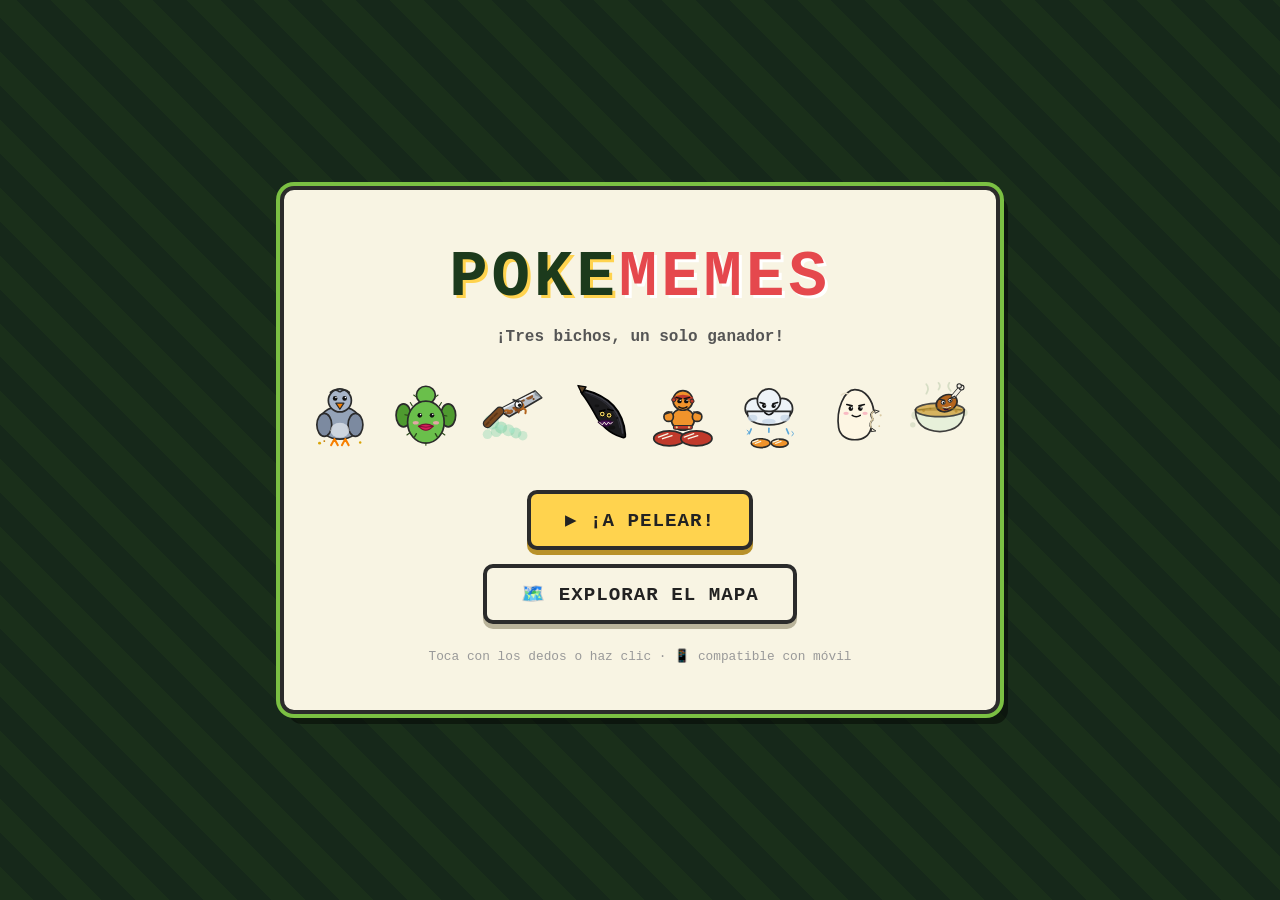
==== commit 2e3dd7cf: "Mapa experimental: consigue a los 8 pokememes silvestres con captura (Zapato Poke) y sistema de nive" ====
--- a/juego.html
+++ b/juego.html
@@ -265,6 +265,33 @@
 
 .bloqueado { filter: grayscale(.6) brightness(.8); }
 
+#pantalla-titulo .btn-grande + .btn-grande { margin-top: 14px; }
+
+.mapa-mensaje { text-align: center; font-size: .85rem; color: #555; min-height: 22px; margin-bottom: 10px; font-weight: bold; }
+
+.equipo { display: flex; gap: 8px; justify-content: center; flex-wrap: wrap; margin-bottom: 12px; }
+.equipo .miembro { display: flex; align-items: center; gap: 6px; background: #fff; border: 2.5px solid #2b2b2b; border-radius: 10px; padding: 4px 8px; cursor: pointer; font-size: .75rem; }
+.equipo .miembro.activo { outline: 3px solid var(--verde-claro); }
+.equipo .miembro .sprite-mini { width: 34px; height: 34px; }
+.equipo .miembro .mini-hp { width: 56px; height: 8px; background: #e6e2d2; border: 1px solid #666; border-radius: 6px; overflow: hidden; margin-top: 3px; }
+.equipo .miembro .mini-hp i { display: block; height: 100%; background: var(--verde-claro); }
+
+.mapa { display: grid; grid-template-columns: repeat(12, 1fr); gap: 3px; background: #8fbf6b; border: var(--borde); border-radius: 12px; padding: 8px; }
+.casilla { aspect-ratio: 1; background: #a8d48a; border-radius: 4px; position: relative; display: flex; align-items: center; justify-content: center; overflow: hidden; }
+.casilla.jugador { background: #7bc043; box-shadow: inset 0 0 0 2px #1c3a1c; }
+.casilla.jugador::after { content: "🧍"; font-size: clamp(12px, 3vw, 20px); }
+.casilla.silvestre { background: #6fae57; }
+.casilla.silvestre .sprite-mini { width: 84%; height: 84%; }
+
+.zona-controles { display: flex; align-items: center; justify-content: space-between; margin-top: 14px; gap: 12px; }
+.dpad { display: grid; grid-template-columns: repeat(3, 46px); grid-auto-rows: 46px; gap: 6px; }
+.dpad-arriba { grid-column: 2; grid-row: 1; }
+.dpad-izquierda { grid-column: 1; grid-row: 2; }
+.dpad-abajo { grid-column: 2; grid-row: 2; }
+.dpad-derecha { grid-column: 3; grid-row: 2; }
+.dpad-btn { font-size: 1.05rem; border: 3px solid #2b2b2b; border-radius: 10px; background: #fff; cursor: pointer; box-shadow: 0 3px 0 rgba(0,0,0,.25); touch-action: manipulation; -webkit-tap-highlight-color: transparent; }
+.dpad-btn:active { transform: translateY(3px); box-shadow: none; }
+
 #pantalla-final { text-align: center; padding-top: 60px; }
 .frase-final { max-width: 420px; margin: 16px auto 26px; color: #555; font-size: .95rem; line-height: 1.5; }
 .botones-final { display: flex; gap: 14px; justify-content: center; flex-wrap: wrap; }
@@ -314,6 +341,7 @@
         <div class="sprite-mini" data-sprite="fantacaldo"></div>
       </div>
       <button id="btn-jugar" class="btn-grande">▶ ¡A PELEAR!</button>
+      <button id="btn-mapa" class="btn-grande secundario">🗺️ EXPLORAR EL MAPA</button>
       <p class="nota">Toca con los dedos o haz clic · 📱 compatible con móvil</p>
     </section>
 
@@ -357,6 +385,23 @@
         </div>
         <div id="menu-ataques" class="menu-ataques"></div>
       </div>
+    </section>
+
+    <section id="pantalla-mapa" class="pantalla">
+      <h2>🗺️ Mapa experimental</h2>
+      <div id="mapa-mensaje" class="mapa-mensaje"></div>
+      <div id="equipo" class="equipo"></div>
+      <div id="mapa" class="mapa"></div>
+      <div class="zona-controles">
+        <div class="dpad">
+          <button class="dpad-btn dpad-arriba" data-dir="arriba">▲</button>
+          <button class="dpad-btn dpad-izquierda" data-dir="izquierda">◀</button>
+          <button class="dpad-btn dpad-abajo" data-dir="abajo">▼</button>
+          <button class="dpad-btn dpad-derecha" data-dir="derecha">▶</button>
+        </div>
+        <button id="btn-mapa-titulo" class="btn-grande secundario">🏠 Título</button>
+      </div>
+      <p class="nota">Muévete con WASD / flechas o el pad táctil. Pisa a un bicho para pelearlo; si le bajas vida, lánzale el Zapato Poké ⚽ para capturarlo.</p>
     </section>
 
     <section id="pantalla-final" class="pantalla">
@@ -746,26 +791,31 @@
   }
 };
 
-const EFECTIVIDAD = {
-  volador: { fuerte: "planta", debil: "metal" },
-  planta: { fuerte: "metal", debil: "volador" },
-  metal: { fuerte: "volador", debil: "planta" },
-  veneno: { fuerte: "planta", debil: "metal" },
-  lucha: { fuerte: "metal", debil: "volador" },
-  agua: { fuerte: "metal", debil: "planta" },
-  fantasma: { fuerte: "normal", debil: "metal" }
+const TABLA_TIPOS = {
+  normal: { metal: 0.5, fantasma: 0 },
+  agua: { agua: 0.5, planta: 0.5 },
+  planta: { agua: 2, planta: 0.5, veneno: 0.5, volador: 0.5, metal: 0.5 },
+  volador: { planta: 2, lucha: 2, metal: 0.5 },
+  veneno: { planta: 2, veneno: 0.5, metal: 0 },
+  lucha: { normal: 2, metal: 2, veneno: 0.5, volador: 0.5, fantasma: 0 },
+  fantasma: { fantasma: 2, normal: 0 },
+  metal: { agua: 0.5, metal: 0.5 }
 };
 
+function multiplicadorTipo(tipoAtaque, tipoDefensor) {
+  return (TABLA_TIPOS[tipoAtaque] || {})[tipoDefensor] ?? 1;
+}
+
 const inicioEfectivoMensaje = {
-  volador: "¡Las plumas arrancan la penca! ¡Es superficaz!",
-  planta: "¡La savia corroe el óxido! ¡Es superficaz!",
-  metal: "¡Cortan las alas como si nada! ¡Es superficaz!",
-  veneno: "¡La mancha negra infesta al verde! ¡Es superficaz!",
-  lucha: "¡El pie del 45 reventó el óxido! ¡Es superficaz!",
-  agua: "¡El chorrito oxidó el metal! ¡Es superficaz!",
+  normal: "¡Un golpe directo y torpe! ¡Es superficaz!",
+  volador: "¡Las alas pican donde más duele! ¡Es superficaz!",
+  planta: "¡Las raíces beben el agua enemiga! ¡Es superficaz!",
+  veneno: "¡El tóxico derrite lo verde! ¡Es superficaz!",
+  lucha: "¡El pie del 45 reventó todo lo duro! ¡Es superficaz!",
   fantasma: "¡El caldo pose el alma! ¡Es superficaz!"
 };
 const pocoEfectivoMensaje = "¡No fue muy eficaz… estuvo chafa!";
+const inmuneMensaje = "¡No le afecta NADA! ¡Inmune total!";
 
 const $ = (sel) => document.querySelector(sel);
 const sleep = (ms) => new Promise((res) => setTimeout(res, ms));
@@ -795,21 +845,49 @@
   jugador: null,
   rival: null,
   turnoBloqueado: false,
-  terminator: false
+  terminator: false,
+  victorias: 0,
+  pendientes: [],
+  equipo: {},
+  activo: null,
+  wilds: [],
+  salvaje: false,
+  posJugador: { x: 1, y: 3 },
+  modoSeleccion: "cadena"
 };
+
+const MAPA_COLS = 12;
+const MAPA_FILAS = 7;
+
+function mezclar(arr) {
+  const a = [...arr];
+  for (let i = a.length - 1; i > 0; i--) {
+    const j = Math.floor(Math.random() * (i + 1));
+    [a[i], a[j]] = [a[j], a[i]];
+  }
+  return a;
+}
+
+function prepararPendientes(miId) {
+  estado.pendientes = mezclar(Object.keys(MONSTRUOS).filter((id) => id !== miId));
+}
 
 function instancia(id, nivel = 5) {
   const base = MONSTRUOS[id];
+  const n = nivel - 1;
+  const hpMax = base.hpMax + n * 8;
   return {
     id,
     nombre: base.nombre,
     tipo: base.tipo,
     claseCss: base.claseCss,
     nivel,
-    hpMax: base.hpMax,
-    hp: base.hpMax,
-    ataque: base.ataque,
-    defensa: base.defensa,
+    xp: 0,
+    hpMax,
+    hp: hpMax,
+    ataque: base.ataque + n * 2,
+    defensa: base.defensa + n * 2,
+    velocidad: base.velocidad + n,
     ataqueMod: 1,
     defensaMod: 1,
     venenoTurnos: 0,
@@ -818,6 +896,24 @@
     fraseVictoria: base.fraseVictoria,
     fraseDerrota: base.fraseDerrota
   };
+}
+
+function xpNecesaria(m) {
+  return 20 + m.nivel * 10;
+}
+
+function ganarXP(m, xp) {
+  m.xp += xp;
+  while (m.xp >= xpNecesaria(m)) {
+    m.xp -= xpNecesaria(m);
+    m.nivel++;
+    m.hpMax += 8;
+    m.ataque += 2;
+    m.defensa += 2;
+    m.velocidad += 1;
+    m.hp = Math.min(m.hpMax, m.hp + 8);
+    log(`⬆ ¡${m.nombre} subió al nivel ${m.nivel}! (+8 HP, +2 ATK, +2 DEF, +1 VEL)`, "curacion");
+  }
 }
 
 function enemigoPosible(miId) {
@@ -898,6 +994,44 @@
   const sprite = ladoJugador ? $("#jugador-sprite") : $("#rival-sprite");
   sprite.classList.add("desmayado");
   vibrar([120, 80, 200]);
+}
+
+function limpiarAnimaciones() {
+  ["#jugador-sprite", "#rival-sprite"].forEach((s) => $(s).classList.remove("desmayado", "golpeado"));
+}
+
+function prepararRival(rivalInst) {
+  estado.rival = rivalInst;
+  insertarSprite($("#rival-sprite"), estado.rival.id);
+  $("#rival-sprite").classList.remove("desmayado", "golpeado");
+}
+
+async function encadenarSiguiente() {
+  const j = estado.jugador;
+  j.venenoTurnos = 0;
+  j.ataqueMod = 1;
+  j.defensaMod = 1;
+  j.cooldownEspecial = 0;
+  const descanso = Math.round(j.hpMax * 0.25);
+  j.hp = Math.min(j.hpMax, j.hp + descanso);
+
+  prepararRival(estado.pendientes.shift());
+  limpiarLog();
+  actualizarUI();
+  pintarMenu();
+  log(`🏆 ¡VICTORIA #${estado.victorias}! Se van apilando los K.O.`, "destacado");
+  log(`${j.nombre} recupera ${descanso} PS entre peleas (y se quita veneno y modos).`, "curacion");
+  await sleep(600);
+  log(`¡ENTRA ${estado.rival.nombre}! ¡Cómo escalera de memes!`);
+}
+
+async function coronarCampeon() {
+  $("#titulo-final").textContent = "👑 ¡CAMPEÓN POKEMEME!";
+  $("#titulo-final").style.color = "var(--verde-oscuro)";
+  insertarSprite($("#sprite-final"), estado.jugador.id);
+  $("#frase-final").textContent = `${estado.jugador.nombre} limpió la cadena completa: ${estado.victorias} victorias seguidas. "${estado.jugador.fraseVictoria}"`;
+  vibrar([60, 50, 60, 50, 180, 80, 260]);
+  mostrarPantalla("final");
 }
 
 function pintarMenu() {
@@ -913,16 +1047,20 @@
     btn.addEventListener("click", () => turnoJugador(i));
     menu.appendChild(btn);
   });
+  if (estado.salvaje) {
+    const cap = document.createElement("button");
+    cap.className = "btn-ataque atk-agua";
+    cap.innerHTML = "⚽ CAPTURAR<small>Zapato Poké · mejor con poca vida</small>";
+    cap.disabled = estado.turnoBloqueado;
+    cap.addEventListener("click", () => intentarCaptura());
+    menu.appendChild(cap);
+  }
 }
 
 function calcularDano(atk, lanzador, receptor) {
-  if (!atk.potencia) return { dano: 0, danoText: "", critico: false, eficacia: 1, tipoDano: "" };
-  let eficacia = 1;
-  const tipoAtaque = atk.tipo;
-  if (EFECTIVIDAD[tipoAtaque]) {
-    if (EFECTIVIDAD[tipoAtaque].fuerte === receptor.tipo) eficacia = 2;
-    else if (EFECTIVIDAD[tipoAtaque].debil === receptor.tipo) eficacia = 0.5;
-  }
+  if (!atk.potencia) return { dano: 0, danoText: "", critico: false, eficacia: 1 };
+  const eficacia = multiplicadorTipo(atk.tipo, receptor.tipo);
+  if (eficacia === 0) return { dano: 0, danoText: "", critico: false, eficacia: 0 };
   const critico = Math.random() < 0.12 ? 1.5 : 1;
   const azar = 0.85 + Math.random() * 0.25;
   const base = (atk.potencia * (lanzador.ataque * lanzador.ataqueMod)) / (receptor.defensa * receptor.defensaMod);
@@ -949,6 +1087,9 @@
     const { dano, critico, eficacia } = calcularDano(atk, lanzador, receptor);
     if (Math.random() < 0.08) {
       log(`…pero falló. Puro nabo, cero estilo.`);
+      await sleep(650);
+    } else if (eficacia === 0) {
+      log(`El ataque rebota sin efecto fantasmal: ${inmuneMensaje}`, "destacado");
       await sleep(650);
     } else {
       receptor.hp = Math.max(0, receptor.hp - dano);
@@ -985,7 +1126,10 @@
     if (cura) return cura.i;
   }
   const especial = disponibles.find((x) => x.a.especial);
-  if (especial && Math.random() < 0.7) return especial.i;
+  if (especial) {
+    const umbral = especial.a.cura ? 0.5 : 0.8;
+    if (cpu.hp < cpu.hpMax * umbral && Math.random() < 0.8) return especial.i;
+  }
   const normales = disponibles.filter((x) => !x.a.especial);
   return normales[Math.floor(Math.random() * normales.length)].i;
 }
@@ -1060,34 +1204,104 @@
   pintarMenu();
 }
 
-function finalizar(ganoJugador) {
-  const ganador = ganoJugador ? estado.jugador : estado.rival;
-  const perdedor = ganoJugador ? estado.rival : estado.jugador;
-  $("#titulo-final").textContent = ganoJugador ? "🏆 ¡GANASTE!" : "💀 PERDISTE";
-  $("#titulo-final").style.color = ganoJugador ? "var(--verde-oscuro)" : "var(--rojo)";
-  insertarSprite($("#sprite-final"), ganador.id);
-  $("#frase-final").textContent = ganoJugador
-    ? `${ganador.nombre} dice: "${ganador.fraseVictoria}"`
-    : `${perdedor.nombre} dice: "${perdedor.fraseDerrota}"`;
-  vibrar(ganoJugador ? [60, 50, 60, 50, 180] : [200, 100, 300]);
+async function finalizarSalvaje(ganoJugador) {
+  if (ganoJugador) {
+    const xp = 15 + estado.rival.nivel * 5;
+    log(`¡${estado.jugador.nombre} gana ${xp} PX!`);
+    ganarXP(estado.jugador, xp);
+    await sleep(700);
+    quitarWild(estado.rival.id);
+    const mensaje = pokedexCompleta()
+      ? `🏆 ¡${estado.rival.nombre} derrotado y POKÉDEX COMPLETA!`
+      : `¡${estado.rival.nombre} derrotado! +${xp} PX. De vuelta al mapa…`;
+    salirAlMapa(mensaje);
+    return;
+  }
+  log(`¡${estado.jugador.nombre} se desmayó! El equipo corre al Centro Pokememe…`);
+  await sleep(800);
+  curarEquipo();
+  salirAlMapa("Fuiste derrotado… el Centro Pokememe curó a tu equipo gratis.");
+}
+
+async function intentarCaptura() {
+  if (estado.turnoBloqueado || !estado.salvaje) return;
+  deshabilitar(true);
+  log(`¡Le lanzas el ZAPATO POKÉ a ${estado.rival.nombre}! ⚽`);
+  await sleep(700);
+  const ratio = estado.rival.hp / estado.rival.hpMax;
+  let p = ratio < 0.25 ? 0.75 : ratio < 0.5 ? 0.45 : 0.15;
+  if (estado.equipo[estado.rival.id]) p = Math.min(0.95, p * 1.4);
+  if (Math.random() < p) {
+    log(`¡1… 2… 3… CAPTURADO! ¡${estado.rival.nombre} es tuyo!`, "destacado");
+    vibrar([60, 50, 60, 50, 180]);
+    estado.rival.hp = estado.rival.hpMax;
+    estado.equipo[estado.rival.id] = estado.rival;
+    await sleep(800);
+    quitarWild(estado.rival.id);
+    salirAlMapa(pokedexCompleta()
+      ? `¡${estado.rival.nombre} capturado! 🏆 ¡POKÉDEX COMPLETA!`
+      : `¡${estado.rival.nombre} capturado! Ya son ${Object.keys(estado.equipo).length}/8 en el equipo.`);
+    return;
+  }
+  log(`¡${estado.rival.nombre} patada el zapato y se escapó! ¡Qué rabia!`);
+  await sleep(600);
+  const idxCpu = elegirMovimientoCpu(estado.rival);
+  const atkC = estado.rival.ataques[idxCpu];
+  if (atkC.especial) estado.rival.cooldownEspecial = 3;
+  await aplicarAtaque(estado.rival, estado.jugador, atkC, false);
+  if (estado.jugador.hp <= 0) {
+    desmayar(estado.jugador, true);
+    log(`¡${estado.jugador.nombre} se queda K.O.!`);
+    await sleep(800);
+    return finalizarSalvaje(false);
+  }
+  await pasarTurnoEstados(true);
+  if (estado.jugador.hp <= 0) {
+    desmayar(estado.jugador, true);
+    log(`¡${estado.jugador.nombre} se rinde ante el veneno!`);
+    await sleep(800);
+    return finalizarSalvaje(false);
+  }
+  deshabilitar(false);
+}
+
+async function finalizar(ganoJugador) {
+  if (estado.salvaje) return finalizarSalvaje(ganoJugador);
+  if (ganoJugador) {
+    estado.victorias++;
+    if (estado.pendientes.length === 0) return coronarCampeon();
+    return encadenarSiguiente();
+  }
+  const perdedor = estado.jugador;
+  $("#titulo-final").textContent = "💀 PERDISTE";
+  $("#titulo-final").style.color = "var(--rojo)";
+  insertarSprite($("#sprite-final"), estado.rival.id);
+  const racha = estado.victorias > 0
+    ? `${estado.victorias} victoria${estado.victorias === 1 ? "" : "s"} seguidas antes de caer.`
+    : "cero victorias… pasa el MADUDACO.";
+  $("#frase-final").textContent = `${estado.rival.nombre} te frenó: ${racha} ${perdedor.fraseDerrota}`;
+  vibrar([200, 100, 300]);
   mostrarPantalla("final");
 }
 
 function iniciarBatalla(idJugador) {
-  estado.jugador = instancia(idJugador);
-  estado.rival = instancia(enemigoPosible(idJugador));
+  estado.victorias = 0;
+  prepararPendientes(idJugador);
+  estado.jugador = instancia(idJugador, 5);
+  prepararRival(instancia(estado.pendientes.shift(), 5));
   insertarSprite($("#jugador-sprite"), estado.jugador.id);
-  insertarSprite($("#rival-sprite"), estado.rival.id);
+  $("#jugador-sprite").classList.remove("desmayado", "golpeado");
   limpiarLog();
   actualizarUI();
   estado.turnoBloqueado = false;
   mostrarPantalla("batalla");
   log(`¡${estado.jugador.nombre} vs ${estado.rival.nombre}! ¡Que goleada empiece!`);
-  log("Selecciona un ataque en la caja de la derecha ➡");
+  log(`Modo cadena: si ganas, entra otro rival al toque (${estado.pendientes.length + 1} en total). ➡`);
   pintarMenu();
 }
 
-function pintarSelección() {
+function pintarSelección(modo) {
+  estado.modoSeleccion = modo || "cadena";
   const cont = $("#tarjetas");
   cont.innerHTML = "";
   Object.values(MONSTRUOS).forEach((m) => {
@@ -1104,7 +1318,15 @@
         <p><strong>DEF</strong> ${m.defensa}</p>
         <p><strong>VEL</strong> ${m.velocidad}</p>
       </div>`;
-    card.addEventListener("click", () => iniciarBatalla(m.id));
+    card.addEventListener("click", () => {
+      if (estado.modoSeleccion === "mapa") {
+        if (!estado.equipo[m.id]) estado.equipo[m.id] = instancia(m.id, 5);
+        estado.activo = m.id;
+        entrarMapa();
+      } else {
+        iniciarBatalla(m.id);
+      }
+    });
     cont.appendChild(card);
   });
   cont.querySelectorAll("[data-sprite]").forEach((el) => insertarSprite(el, el.dataset.sprite));
@@ -1114,14 +1336,165 @@
   document.querySelectorAll("[data-sprite]").forEach((el) => insertarSprite(el, el.dataset.sprite));
 }
 
+function curarEquipo() {
+  Object.values(estado.equipo).forEach((m) => {
+    m.hp = m.hpMax;
+    m.venenoTurnos = 0;
+    m.cooldownEspecial = 0;
+    m.ataqueMod = 1;
+    m.defensaMod = 1;
+  });
+}
+
+function pokedexCompleta() {
+  return Object.keys(estado.equipo).length >= Object.keys(MONSTRUOS).length;
+}
+
+function generarWilds() {
+  const ids = Object.keys(MONSTRUOS).filter((id) => !(id in estado.equipo));
+  const celdas = [];
+  for (let y = 0; y < MAPA_FILAS; y++) {
+    for (let x = 0; x < MAPA_COLS; x++) {
+      if (x === estado.posJugador.x && y === estado.posJugador.y) continue;
+      celdas.push({ x, y });
+    }
+  }
+  const barajadas = mezclar(celdas);
+  estado.wilds = ids.map((id, i) => ({
+    id,
+    x: barajadas[i].x,
+    y: barajadas[i].y,
+    nivel: 2 + Math.floor(Math.random() * 4)
+  }));
+}
+
+function quitarWild(id) {
+  estado.wilds = estado.wilds.filter((w) => w.id !== id);
+}
+
+function pintarEquipo() {
+  const cont = $("#equipo");
+  cont.innerHTML = "";
+  Object.values(estado.equipo).forEach((m) => {
+    const el = document.createElement("div");
+    el.className = "miembro" + (m.id === estado.activo ? " activo" : "");
+    el.innerHTML = `<div class="sprite-mini">${SPRITES[m.id]}</div><div><strong>${m.nombre}</strong><br>Nv. ${m.nivel} · XP ${m.xp}/${xpNecesaria(m)}<div class="mini-hp"><i style="width:${(m.hp / m.hpMax) * 100}%"></i></div></div>`;
+    el.addEventListener("click", () => {
+      estado.activo = m.id;
+      pintarEquipo();
+    });
+    cont.appendChild(el);
+  });
+}
+
+function pintarMapa() {
+  pintarEquipo();
+  const cont = $("#mapa");
+  cont.innerHTML = "";
+  for (let y = 0; y < MAPA_FILAS; y++) {
+    for (let x = 0; x < MAPA_COLS; x++) {
+      const c = document.createElement("div");
+      c.className = "casilla";
+      const wild = estado.wilds.find((w) => w.x === x && w.y === y);
+      if (wild) {
+        c.classList.add("silvestre");
+        c.innerHTML = `<div class="sprite-mini">${SPRITES[wild.id]}</div>`;
+      }
+      if (estado.posJugador.x === x && estado.posJugador.y === y) c.classList.add("jugador");
+      cont.appendChild(c);
+    }
+  }
+}
+
+function mover(dx, dy) {
+  if (!$("#pantalla-mapa").classList.contains("activa")) return;
+  const nx = Math.min(MAPA_COLS - 1, Math.max(0, estado.posJugador.x + dx));
+  const ny = Math.min(MAPA_FILAS - 1, Math.max(0, estado.posJugador.y + dy));
+  if (nx === estado.posJugador.x && ny === estado.posJugador.y) return;
+  estado.posJugador = { x: nx, y: ny };
+  const wild = estado.wilds.find((w) => w.x === nx && w.y === ny);
+  if (wild) {
+    encontrarSalvaje(wild);
+    return;
+  }
+  pintarMapa();
+}
+
+function encontrarSalvaje(wild) {
+  estado.salvaje = true;
+  estado.jugador = estado.equipo[estado.activo];
+  estado.jugador.venenoTurnos = 0;
+  estado.jugador.cooldownEspecial = 0;
+  estado.jugador.ataqueMod = 1;
+  estado.jugador.defensaMod = 1;
+  prepararRival(instancia(wild.id, wild.nivel));
+  estado.turnoBloqueado = false;
+  limpiarLog();
+  actualizarUI();
+  mostrarPantalla("batalla");
+  log(`¡Un ${estado.rival.nombre} salvaje (Nv. ${estado.rival.nivel}) apareció!`);
+  log("¡Derrótalo para ganar PX, o lánzale el Zapato Poké ⚽ para capturarlo!");
+  pintarMenu();
+}
+
+function salirAlMapa(mensaje) {
+  estado.salvaje = false;
+  estado.turnoBloqueado = false;
+  limpiarAnimaciones();
+  mostrarPantalla("mapa");
+  pintarMapa();
+  $("#mapa-mensaje").textContent = mensaje;
+}
+
+function entrarMapa() {
+  if (!estado.activo || !estado.equipo[estado.activo]) {
+    estado.activo = Object.keys(estado.equipo)[0];
+  }
+  if (!estado.activo) return;
+  curarEquipo();
+  generarWilds();
+  mostrarPantalla("mapa");
+  pintarMapa();
+  $("#mapa-mensaje").textContent = pokedexCompleta()
+    ? "🏆 ¡POKÉDEX COMPLETA! Los 8 pokememes son tuyos (sigue peleando por PX si quieres)."
+    : `En el mapa hay ${estado.wilds.length} pokememes sueltos. ¡A cazarlos!`;
+}
+
 $("#btn-jugar").addEventListener("click", () => {
-  pintarSelección();
+  pintarSelección("cadena");
   mostrarPantalla("elegir");
 });
+$("#btn-mapa").addEventListener("click", () => {
+  if (Object.keys(estado.equipo).length === 0) {
+    pintarSelección("mapa");
+    mostrarPantalla("elegir");
+  } else {
+    entrarMapa();
+  }
+});
+$("#btn-mapa-titulo").addEventListener("click", () => mostrarPantalla("titulo"));
 $("#btn-revancha").addEventListener("click", () => iniciarBatalla(estado.jugador.id));
 $("#btn-cambiar").addEventListener("click", () => {
-  pintarSelección();
+  pintarSelección("cadena");
   mostrarPantalla("elegir");
+});
+
+const DIRECCIONES = { arriba: [0, -1], abajo: [0, 1], izquierda: [-1, 0], derecha: [1, 0] };
+document.querySelectorAll(".dpad-btn").forEach((b) => {
+  b.addEventListener("pointerdown", (e) => {
+    e.preventDefault();
+    const d = DIRECCIONES[b.dataset.dir];
+    if (d) mover(d[0], d[1]);
+  });
+});
+document.addEventListener("keydown", (e) => {
+  if (!$("#pantalla-mapa").classList.contains("activa")) return;
+  const k = e.key.length === 1 ? e.key.toLowerCase() : e.key.toLowerCase();
+  const dir = { arrowup: "arriba", w: "arriba", arrowdown: "abajo", s: "abajo", arrowleft: "izquierda", a: "izquierda", arrowright: "derecha", d: "derecha" }[k];
+  if (!dir) return;
+  if (e.key.toLowerCase().startsWith("arrow")) e.preventDefault();
+  const d = DIRECCIONES[dir];
+  mover(d[0], d[1]);
 });
 
 document.addEventListener("DOMContentLoaded", pintarSelecciónMini);
